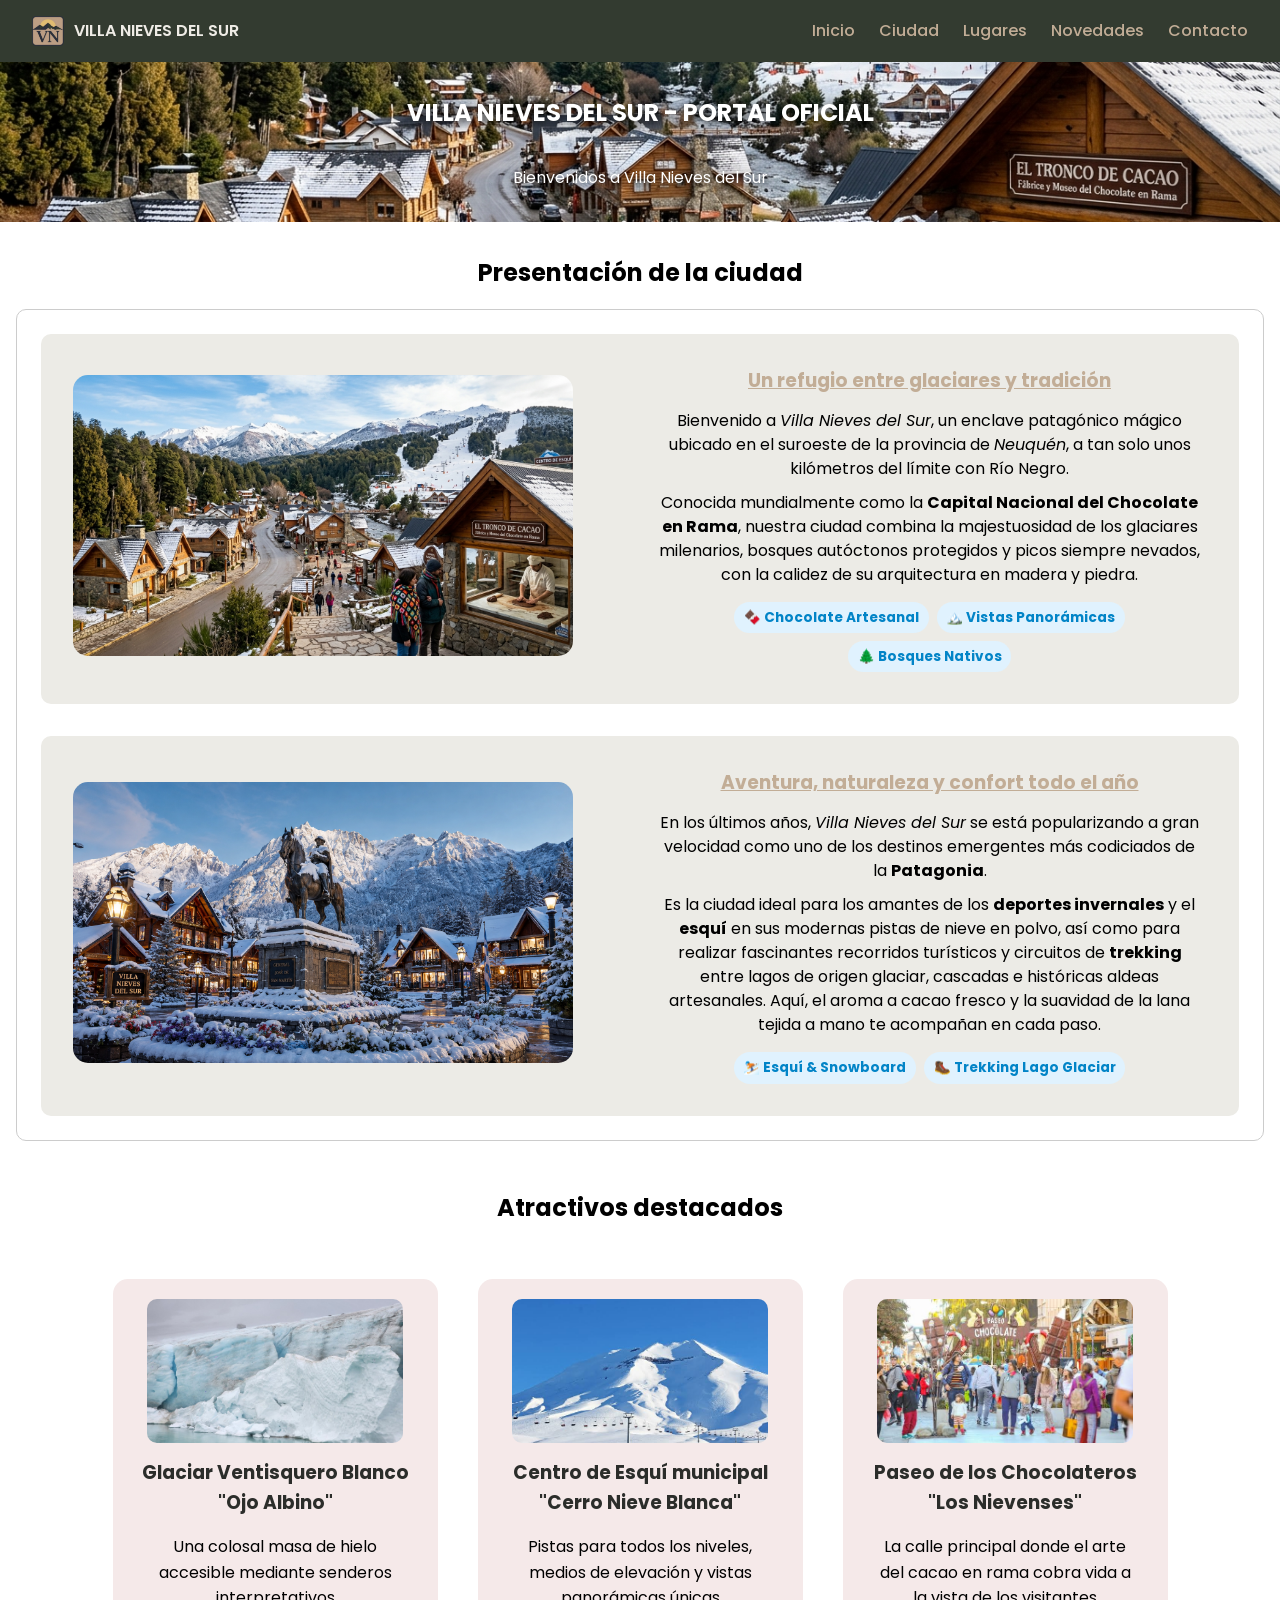
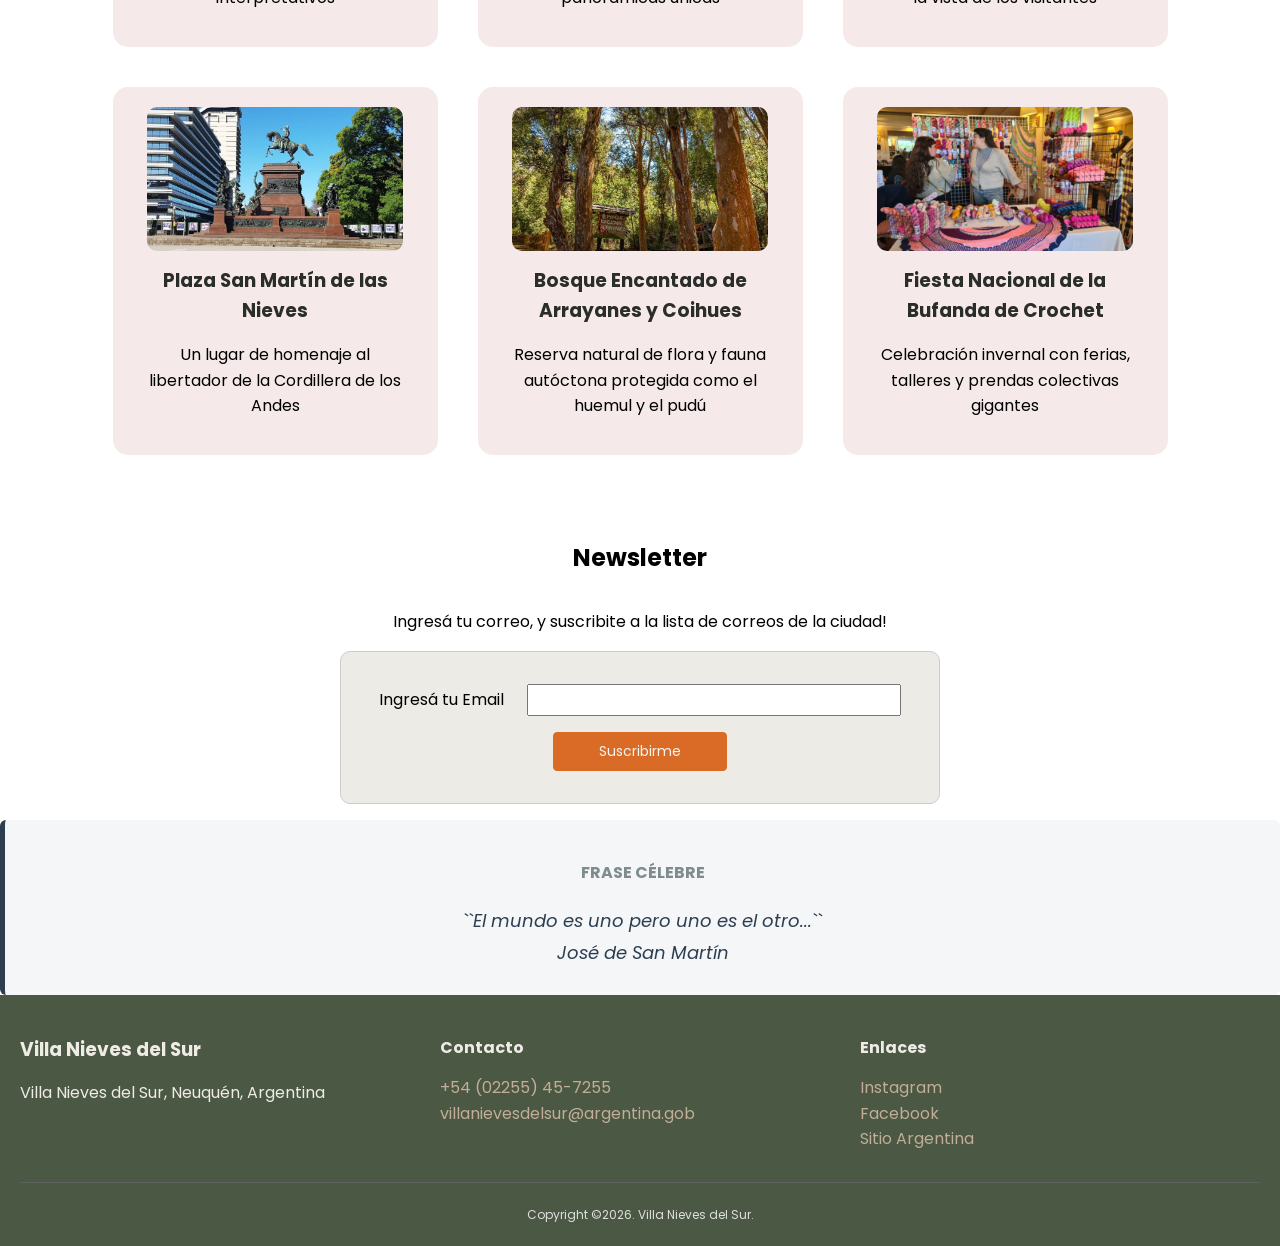
==== index.html @ d6501780 "fix: se modifican section que funcionaban únicamente como contenedores, se reemplaza etiquetas por d" ====
<!DOCTYPE html>
<html lang="es">
<head>
    <meta charset="UTF-8">
    <meta name="viewport" content="width=device-width, initial-scale=1.0">
    <meta name="description" content="Villa Nieves del Sur">
    <link rel="stylesheet" href="css/style.css">
    <link rel="shortcut icon" href="img/villa-nieves-logo.png" type="image/x-icon">
    <title>Villa Nieves del Sur - Sitio Oficial - Inicio</title>
</head>
<body>
    <header>
        <div class="logo-container">
            <img src="img/villa-nieves-logo.png" alt="Logo oficial de Villa Nieves del Sur" class="logo-img">    
            <a href="index.html" class="logo-link">VILLA NIEVES DEL SUR</a>
        </div>
        <!--Botón para menu hamburger responsive-->
        <div class="hamburger" id="hamburger" aria-label="Abrir menú" role="button" aria-expanded="false" tabindex="0">
            <span class="bar"></span>
            <span class="bar"></span>
            <span class="bar"></span>
        </div>

        <nav class="nav-menu" id="nav-menu">
            <ul class="nav-items">
                <li class="nav-item"><a class="nav-link" href="index.html">Inicio</a></li>
                <li class="nav-item"><a class="nav-link" href="ciudad.html">Ciudad</a></li>
                <li class="nav-item"><a class="nav-link" href="lugares.html">Lugares</a></li>
                <li class="nav-item"><a class="nav-link" href="novedades.html">Novedades</a></li>
                <li class="nav-item"><a class="nav-link" href="contacto.html">Contacto</a></li>
            </ul>
        </nav>

    </header>
    <main>
        
        <section id="principal" class="principal">
            <h1>VILLA NIEVES DEL SUR - PORTAL OFICIAL</h1>
            <p>Bienvenidos a Villa Nieves del Sur</p>
        </section>
        <section id="presentacion">
    <h2>Presentación de la ciudad</h2>
    
    <section class="presentacion-container">
        
        
        <article class="slide-presentacion">
            <figure class="fig-slide">
                <img src="img/ciudad/villa-nieves-centro.jpeg" class="imagen-slide" alt="Villa Nieves del Sur - Centro">
            </figure>

            <div class="textos-slide">
                <h3><u>Un refugio entre glaciares y tradición</u></h3>
                <div class="parrafos-slide">
                    <p>Bienvenido a <em>Villa Nieves del Sur</em>, un enclave patagónico mágico ubicado en el suroeste de la provincia de <em>Neuquén</em>, a tan solo unos kilómetros del límite con Río Negro.</p>
                    <p>Conocida mundialmente como la <strong>Capital Nacional del Chocolate en Rama</strong>, nuestra ciudad combina la majestuosidad de los glaciares milenarios, bosques autóctonos protegidos y picos siempre nevados, con la calidez de su arquitectura en madera y piedra.</p>
                </div>

                <div class="tags-presentacion">
                    <span class="tag">🍫 Chocolate Artesanal</span>
                    <span class="tag">🏔️ Vistas Panorámicas</span>
                    <span class="tag">🌲 Bosques Nativos</span>
                </div>
            </div>

        </article>

        
        <article class="slide-presentacion">
            <figure class="fig-slide">
                <img src="img/ciudad/villa-nieves-plaza.png" class="imagen-slide" alt="Plaza del centro de Villa Nieves">
            </figure>

            <div class="textos-slide">
                <h3><u>Aventura, naturaleza y confort todo el año</u></h3>
                <div class="parrafos-slide">
                    <p>En los últimos años, <em>Villa Nieves del Sur</em> se está popularizando a gran velocidad como uno de los destinos emergentes más codiciados de la <strong>Patagonia</strong>.</p>
                    <p>Es la ciudad ideal para los amantes de los <strong>deportes invernales</strong> y el <strong>esquí</strong> en sus modernas pistas de nieve en polvo, así como para realizar fascinantes recorridos turísticos y circuitos de <strong>trekking</strong> entre lagos de origen glaciar, cascadas e históricas aldeas artesanales. Aquí, el aroma a cacao fresco y la suavidad de la lana tejida a mano te acompañan en cada paso.</p>
                </div>

                <div class="tags-presentacion">
                    <span class="tag">⛷️ Esquí & Snowboard</span>
                    <span class="tag">🥾 Trekking Lago Glaciar</span>
                </div>
            </div>
        </article>

    </section>
</section>

        <section id="atractivos">
            <h2>Atractivos destacados</h2>
            <div class="atractivos-container">
                <article class="tarjeta-atractivo">
                    <img src="./img/destacados/glaciar-ventisquero.jpg" alt="Glaciar Ventisquero">
                    <h3><strong>Glaciar Ventisquero Blanco "Ojo Albino"</strong></h3>
                    <p>Una colosal masa de hielo accesible mediante senderos interpretativos</p>
                </article>
                <article class="tarjeta-atractivo">
                    <img src="./img/destacados/centro-ski.jpeg" alt="Centro SKI">
                    <h3><strong>Centro de Esquí municipal "Cerro Nieve Blanca"</strong></h3>
                    <p>Pistas para todos los niveles, medios de elevación y vistas panorámicas únicas</p>
                </article>
                <article class="tarjeta-atractivo">
                    <img src="./img/destacados/paseo-chocolate.jpeg" alt="Paseo del Chocolate">
                    <h3><strong>Paseo de los Chocolateros "Los Nievenses"</strong></h3>
                    <p>La calle principal donde el arte del cacao en rama cobra vida a la vista de los visitantes</p>
                </article>
                <article class="tarjeta-atractivo">
                    <img src="./img/destacados/plaza-san-martin.jpg" alt="Plaza San Martín">
                    <h3><strong>Plaza San Martín de las Nieves</strong></h3>
                    <p>Un lugar de homenaje al libertador de la Cordillera de los Andes</p>
                </article>
                <article class="tarjeta-atractivo">
                    <img src="./img/destacados/bosque-arrayanes.jpeg" alt="Bosque arrayanes">
                    <h3><strong>Bosque Encantado de Arrayanes y Coihues</strong></h3>
                    <p>Reserva natural de flora y fauna autóctona protegida como el huemul y el pudú</p>
                </article>
                <article class="tarjeta-atractivo">
                    <img src="./img/destacados/fiesta-crochet.jpeg" alt="Fiesta Crochet">
                    <h3><strong>Fiesta Nacional de la Bufanda de Crochet</strong></h3>
                    <p>Celebración invernal con ferias, talleres y prendas colectivas gigantes</p>
                </article>
            </div>
        </section>

        <section id="newsletter" class="newsletter">
            <h2>Newsletter</h2>
            <div class="newsletter-container">
                <p>Ingresá tu correo, y suscribite a la lista de correos de la ciudad!</p>
                <form action="#" method="POST" class="newsletter-form">
                    <div class="form-news-item">
                        <label for="email">Ingresá tu Email</label>
                        <input type="email" name="email" id="nws-email" required>
                    </div>
                    <button type="submit">Suscribirme</button>   
                </form>
            </div>
        </section>

        <aside class="adicional">
            <h2>Frase célebre</h2>
            <p>``El mundo es uno pero uno es el otro...``</p>
            <p>José de San Martín</p>
        </aside>
    </main>
  <footer class="footer-moderno">
    <div class="footer-container">

        <div class="footer-col">
            <h3>Villa Nieves del Sur</h3>
            <p> Villa Nieves del Sur, Neuquén, Argentina</p>
        </div>


        <div class="footer-col">
            <h4>Contacto</h4>
            <p><a href="tel:+5402255457255">+54 (02255) 45-7255</a></p>
            <p><a href="mailto:villanievesdelsur@argentina.gob" class="btn-mail">villanievesdelsur@argentina.gob</a></p>
        </div>

        <div class="footer-col">
            <h4>Enlaces</h4>
            <p><a href="https://www.instagram.com/villa-nieves-del-sur" target="_blank" rel="noopener noreferrer">Instagram</a></p>
            <p><a href="https://www.facebook.com/villa-nieves-del-sur" target="_blank" rel="noopener noreferrer">Facebook</a></p>
            <p><a href="https://www.argentina.gob.ar/" target="_blank" rel="noopener noreferrer">Sitio Argentina</a></p>
        </div>
    </div>

    <div class="footer-bottom">
        <small class="footer-copyright">Copyright ©2026. Villa Nieves del Sur.</small>
    </div>
</footer>
<script src="js/hamburger-menu.js"></script>
</body>
</html>
---- css/style.css ----
/* Estilos base */
@import url('https://fonts.googleapis.com/css2?family=Poppins:ital,wght@0,100;0,200;0,300;0,400;0,500;0,600;0,700;0,800;0,900;1,100;1,200;1,300;1,400;1,500;1,600;1,700;1,800;1,900&display=swap');

:root {
  /* Marca y Estructura */
  --color-primario: #4A5844;
  --header-footer-bg: #333B30;
  --header-footer-texto: #EFECE6;
  --nav-texto: #C2AD96;

  /* Fondos generales */
  --bg-principal: #F6F5F2;
  --bg-secundario: #ECEBE6;
  --bg-tarjeta-atractivo:#F5E9E9;

  /* Textos */
  --textos-primario-oscuro: #2B2D2A;
  --textos-primario-claro: #D96B27;
  --textos-secundario-oscuro: #5E615B;
  --textos-footer-gris: #E0DFDE;

  /* Colores Hover */
  --text-hover-soft: #C87D55;
  --text-hover-strong: #D96B27;
  --background-color-opacity: rgba(142, 142, 142, 0.504);

  /* Fuentes */
  --fuente-principal: 'Poppins', sans-serif;
}

* {
  margin: 0;
  padding: 0;
  box-sizing: border-box;
  scroll-behavior: smooth;
}

body {
  font-family: var(--fuente-principal);
  font-size: 16px;
  line-height: 1.6;
  margin: 0 auto;
}

a {
  text-decoration: none;
}

/* Estilos Header */
header {
  display: flex;
  flex-direction: row;
  justify-content: space-between;
  align-items: center;
  background-color: var(--header-footer-bg);
  padding: 1rem 2rem;
  color: var(--header-footer-texto);
  position: relative;
  z-index: 100;
}

.logo-container {
  display: flex;
  flex-direction: row;
  justify-content: center;
  align-items: center;
  gap: 10px;
}

.logo-img {
  max-width: 32px;
  max-height: 32px;
}

.logo-link {
  color: #EFECE6;
  font-weight: 600;
}

nav ul li {
  list-style-type: none;
}

nav ul {
  display: flex;
  flex-direction: row;
  justify-content: center;
  align-items: center;
  gap: 1.5rem;
}

.nav-link {
  color: var(--nav-texto);
  font-weight: 500;
  transition: color ease-in-out 0.3s;
}

.nav-link:hover {
  color: var(--text-hover-strong);
}

/* Botón Hamburguesa Estilos Generales */
.hamburger {
  display: none;
  flex-direction: column;
  justify-content: space-between;
  width: 30px;
  height: 21px;
  background: transparent;
  border: none;
  cursor: pointer;
  padding: 0;
  z-index: 101;
}

.hamburger .bar {
  height: 3px;
  width: 100%;
  background-color: var(--header-footer-texto);
  border-radius: 10px;
  transition: all 0.3s ease-in-out;
}

/* Estilos secciones */
section {
  padding: 1rem;
}

section h1, section h2, section p {
  text-align: center;
  padding: 1rem;
}

.principal {
  background-image: url("../img/ciudad/villa-nieves-centro.jpeg");
  background-position: center;
  background-size: cover;
  color: var(--nav-texto);
  text-align: center;
}

.principal h1, 
.principal p {
  color: #ffffff;
  text-shadow: 2px 2px 8px rgba(0, 0, 0, 0.8), 
               0px 0px 20px rgba(0, 0, 0, 0.6);
}

main img {
  max-width: 500px;
}

/* Estilos resto equipo*/

/*-------- ACA van los estilos que falten -------------*/

/*Estilos Index - Presentación*/

.presentacion-container {
  padding: 1.5rem;
  background-color: var(--bg-primario);
  border: 1px solid #ccc;
  border-radius: 10px;
  display: flex;
  flex-direction: column;
  gap: 2rem;
}

.slide-presentacion {
  display: flex;
  flex-direction: row;
  justify-content: center;
  align-items: center;
  gap: 1.5rem;
  padding:2rem;
  background-color:var(--bg-secundario);
  border-radius: 10px;
}

.textos-slide {
  width: 50%;
}

.textos-slide h3 {
  text-align:center;
  margin-top: 0;
  margin-bottom: 0.5rem;
  color: var(--nav-texto);
}
.parrafos-slide > p{
   line-height: 1.5;
  padding:5px;
  margin:0;
}

.fig-slide {
  width: 50%;
  margin: 0;
}

.imagen-slide {
  width: 100%;
  aspect-ratio: 16 / 9; /* Mantiene la imagen apaisada / 1/1 cuadrada */
  object-fit: cover;   /* Evita que la imagen se deforme */
  border-radius: 15px;
}

.tags-presentacion {
  display: flex;
  justify-content: center;
  gap: 0.5rem;
  flex-wrap: wrap;
  margin-top: 10px;
}

.tag {
  background-color: #e0f2fe;
  color: #0284c7;
  padding: 0.3rem 0.6rem;
  border-radius: 20px;
  font-size: 0.85rem;
  font-weight: bold;
}

/*Estilos Index - Atractivos*/

.atractivos-container{
  display: flex;
  flex-direction: row;
  justify-content: center;
  align-items: center;
  flex-wrap: wrap;
  padding:1rem;
}

.tarjeta-atractivo{
    display:flex;
    flex-direction: column;
    justify-content: flex-start;
    align-items: center;
    width:25%;
    min-width: 325px;
    aspect-ratio: 1/1;
    background-color:var(--bg-tarjeta-atractivo);
    margin:1.25rem;
    transition: transform 0.3s ease;
    text-align: center;
    align-content:normal;
    padding:20px;
    border-radius:15px;
}

.tarjeta-atractivo img{
  max-width: 90%;
  object-fit: cover;
  aspect-ratio: 16/9;
  margin-bottom: 15px;
  border-radius: 10px;
}

.tarjeta-atractivo h3{
  color: var(--textos-primario-oscuro);
}

.tarjeta-atractivo:hover{
    transform: scale(1.05);
    box-shadow: rgba(0, 0, 0, 0.35) 0px 5px 15px;
}

.newsletter{
  padding: 1rem;
}

.newsletter-form{
  padding:2rem;
  margin: 0 auto;
  display: flex;
  flex-direction: column;
  justify-content: center;
  align-items: center;
  background-color: var(--bg-secundario);
  max-width: 600px;
  gap: 1rem;
  border:1px solid #ccc;
  border-radius: 10px;
}

.form-news-item{
  display: flex;
    flex-direction: row;
    justify-content:space-evenly;
    align-items: center;
    width: 100%;
    gap: 1rem;

}

.form-news-item input{
  height: 32px;
  width: 70%;
  font-family: var(--fuente-principal);
}

.newsletter-form button{
  background-color: var(--text-hover-strong);
  border: 1px solid var(--text-hover-strong);
  padding: 8px 45px;
  border-radius: 4px;
  color: var(--bg-principal);
  font-family: var(--fuente-principal);
  font-size: 14px;
}


.adicional {  
  background-color: #f4f6f8;
  border-left: 5px solid #2c3e50;
  padding:1.5rem;
  border-radius: 6px;
  text-align: center;
}

.adicional h2 {
  font-size: 16px;
  color: #7f8c8d;
  text-transform: uppercase;
  padding:1rem;
  margin-bottom:5px;
}

.adicional p {
  font-size: 18px;
  color: #2c3e50;
  font-style: italic;
  line-height: 1.5;
  margin-bottom:5px;
}
/*----estilos ciudad----*/
.slide-ciudad{
  padding:1rem;
  background-color: var(--bg-secundario);
  display:flex;
  flex-direction:row;
  justify-content:center;
  align-items:center;
  gap: 1rem;
}

.datos-container{
  padding: 1rem;
  background-color: var(--bg-secundario);
  text-align: center;
  margin:0 auto;
  border-radius:10px;
  max-width: 600px;
}
.dato-importante{
  padding:0.5rem;
  background-color: var(--bg-tarjeta-atractivo);
  border: 1px solid #ccc;
  border-radius: 10px;
  margin-bottom: 10px;
}



/*---Estilos novedades------*/
.boletin-oficial {
padding: 1rem;
background-color: #f1b979;
border-radius: 10px;




}



/* ------- ESTILOS CONTACTO ------- */

.main-div-section-aside {
  display: flex;
  padding: 40px 50px 10px 50px;
  column-gap: 60px;
}

.main-title-div {
  display: flex;
  justify-content: center;
  align-items: center;
}

.main-title-div .--title {
  background-color: var(--background-color-opacity);
}

.main-div-section-aside h2 {
  color: var(--textos-primario-oscuro);
  text-align: left;
  padding: 0;
  margin-bottom: 10px;
}

.main-div-section-aside ul {
  padding-left: 35px;
}

.main-div-section-aside main {
  flex: 1;
  min-width: 0;
}

.main-div-section-aside a {
  color: var(--textos-primario-claro);
  overflow-wrap: anywhere;
}

.main-div-section-aside a:hover {
  color: var(--text-hover-soft);
}

.main-div-section-aside .aside-container {
  background-color: var(--bg-secundario);
  padding: 25px 30px;
  border-radius: 10px;
  height: fit-content;
}

.main-div-section-aside .aside-container h3 {
  font-size: 20px;
  margin-bottom: 10px;
}

.section-container {
  background-color: var(--bg-secundario);
  padding: 25px 30px;
  border-radius: 10px;
  margin-bottom: 25px;
}

.section-contacto {
  display: flex;
  justify-content: center;
  margin-bottom: 90px;
}

.section-contacto .form-wrapper {
  background-color: var(--bg-secundario);
  border-radius: 10px;
  padding: 20px 70px 50px 70px;
}

.section-contacto form {
  display: flex;
  flex-direction: column;
}

.section-contacto form label {
  font-size: 13px;
}

.section-contacto form input {
  height: 32px;
  font-family: var(--fuente-principal);
  margin-bottom: 15px;
}

.section-contacto form input:focus-visible {
  outline: none;
  border: 1px solid var(--text-hover-soft);
}

.section-contacto form textarea:focus-visible {
  outline: none;
  border: 1px solid var(--text-hover-soft);
}

.section-contacto form textarea {
  width: 100%;
  max-width: 100%;
}

.section-contacto form textarea::placeholder {
  font-family: var(--fuente-principal);
}

.section-contacto form .button-wrapper {
  display: flex;
  justify-content: center;
  margin-top: 25px;
}

.section-contacto form .button-wrapper button {
  background-color: var(--text-hover-strong);
  border: 1px solid var(--text-hover-strong);
  padding: 8px 45px;
  border-radius: 4px;
  color: var(--bg-principal);
  font-family: var(--fuente-principal);
  font-size: 14px;
}

.section-contacto form .button-wrapper button:hover {
  background-color: var(--text-hover-soft);
  border: 1px solid var(--text-hover-soft);
}


/* ----- ESTILOS FOOTER ----- */

.footer-moderno {
  background-color: var(--color-primario);
  color: var(--header-footer-texto);
  padding: 40px 20px 0 20px;
  font-family: var(--fuente-principal);
}

.footer-container {
  display: flex;
  flex-wrap: wrap;
  justify-content: space-between;
  gap: 20px;
  margin: 0 auto;
}

.footer-col {
  flex: 1;
  min-width: min(250px, 100%);
}

.footer-col a {
  overflow-wrap: anywhere;
}

.footer-col h3, .footer-col h4 {
  color: var(--header-footer-texto);
  margin-bottom: 15px;
}

.footer-col a {
  color: var(--nav-texto);
  text-decoration: none;
  transition: color 0.3s;
}

.footer-col a:hover {
  color: var(--text-hover-strong);
}

.footer-bottom {
  border-top: 1px solid var(--textos-secundario-oscuro);
  margin-top: 30px;
  padding: 20px 0;
  text-align: center;
  font-size: 0.9em;
  color: var(--textos-secundario-oscuro);
}

.footer-bottom small {
  color: var(--textos-footer-gris);
}

/* Responsive / Media queries */

@media (max-width: 768px) {

  header {
    flex-direction: row;
    justify-content: space-between;
    align-items: center;
  }

  .hamburger {
    display: flex;
  }


  /* Ocultar el menú por defecto y posicionarlo desplegable */
  .nav-menu {
    position: absolute;
    top: 100%;
    left: -100%;
    width: 100%;
    background-color: var(--header-footer-bg);
    transition: left 0.3s ease-in-out;
    box-shadow: 0 4px 6px rgba(0,0,0,0.1);
  }

  .nav-menu ul {
    flex-direction: column;
    align-items: center;
    padding: 2rem 0;
    gap: 1.5rem;
  }

  /* Mostrar menú */
  .nav-menu.active {
    left: 0;
  }

  /* Animación del botón en la cruz (X) */
  .hamburger.active .bar:nth-child(1) {
    transform: translateY(9px) rotate(45deg);
  }
  .hamburger.active .bar:nth-child(2) {
    opacity: 0;
  }
  .hamburger.active .bar:nth-child(3) {
    transform: translateY(-9px) rotate(-45deg);
  }

/*-------- ACA van los estilos que falten responsives -------------*/

  /* Estilos index - Presentación */
  .slide-presentacion {
    flex-direction: column;
  }

  .textos-slide,
  .fig-slide {
    width: 100%;
  }

  .presentacion-container {
    padding: 1rem;
  }

 /* Estilos index - Atractivos y Newsletter */

  .footer-container {
    flex-direction: column;
    justify-content: center;
    align-items: center;
    text-align: center;
  }

  .form-news-item{
    display: flex;
    flex-direction: column;
    justify-content:center;
    align-items: center;
    width: 90%;
    gap: 0.35rem;
}

  .form-news-item input{
    height: 32px;
    width: 100%;
    font-family: var(--fuente-principal);
  }

}


@media screen and (max-width: 1126px) {
  .principal.--contacto {
    padding: 0;
  }
  .main-title-div .--title {
    font-size: 10px;
  }
  .main-div-section-aside h2 {
    font-size: 18px;
    line-height: 20px;
    text-align: center;
  }
  .main-div-section-aside ul {
    font-size: 14px;
    line-height: 20px;
    padding-left: 10px;
  }

  .main-div-section-aside {
    flex-direction: column;
    justify-content: center;
    column-gap: 0;
    row-gap: 20px;
    padding-left: 20px;
    padding-right: 20px;
  }

  .main-div-section-aside .aside-container h3 {
    font-size: 18px;
    margin-bottom: 20px;
  }

  .section-contacto .form-wrapper {
    padding: 10px 30px 20px 30px;
  }

  .section-contacto h2 {
    font-size: 18px;
  }

  .aside-container {
    display: flex;
    flex-direction: column;
    align-items: center;
  }

  .aside-container h3 {
    font-size: 18px;
    line-height: 20px;
    text-align: center;
    margin-bottom: 20px;
  }

  .aside-container iframe {
    width: 100%;
    max-width: 600px;
    height: 300px;
  }
}

/* Estilos Lugares INI********************************/

#lugares-interes .lugares-container {
  display: flex;
  flex-direction: column;
  gap: 1.5rem;
  max-width: 1100px;
  margin: 0 auto;
}

#lugares-interes .lugares-container > figure {
  margin: 0 auto;
  text-align: center;
}

#lugares-interes .lugares-container > figure img {
  display: block;
  width: 100%;
  max-width: 700px;
  height: auto;
  margin: 0 auto;
  border-radius: 10px;
}

#lugares-interes .lugares-container figcaption,
#gastronomia figcaption,
#excursiones figcaption {
  color: var(--textos-secundario-oscuro);
  font-size: 0.9rem;
  margin-top: 0.5rem;
}

#lugares-interes .lugares-container article {
  background-color: var(--bg-secundario);
  border-left: 5px solid var(--color-primario);
  border-radius: 6px;
  padding: 1.5rem;
}

#lugares-interes .lugares-container article h3 {
  color: var(--textos-primario-oscuro);
  margin-bottom: 0.5rem;
}

#lugares-interes .lugares-container article p {
  text-align: left;
  padding: 0.35rem 0;
}

#gastronomia .gastronomia-container,
#excursiones .excursiones-container {
  display: flex;
  flex-direction: row;
  align-items: center;
  justify-content: center;
  gap: 2rem;
  max-width: 1100px;
  margin: 0 auto;
  background-color: var(--bg-secundario);
  border-left: 5px solid var(--color-primario);
  border-radius: 6px;
  padding: 1.5rem;
}

#gastronomia .gastronomia-container ul,
#excursiones .excursiones-container ul,
#gastronomia .gastronomia-container figure,
#excursiones .excursiones-container figure {
  flex: 1;
}

#gastronomia .gastronomia-container ul,
#excursiones .excursiones-container ul {
  padding-left: 1.5rem;
}

#gastronomia .gastronomia-container figure,
#excursiones .excursiones-container figure {
  margin: 0;
  text-align: center;
}

#gastronomia .gastronomia-container img,
#excursiones .excursiones-container img {
  width: 100%;
  max-width: 500px;
  height: auto;
  border-radius: 10px;
}

/* Estilos Lugares FIN********************************/
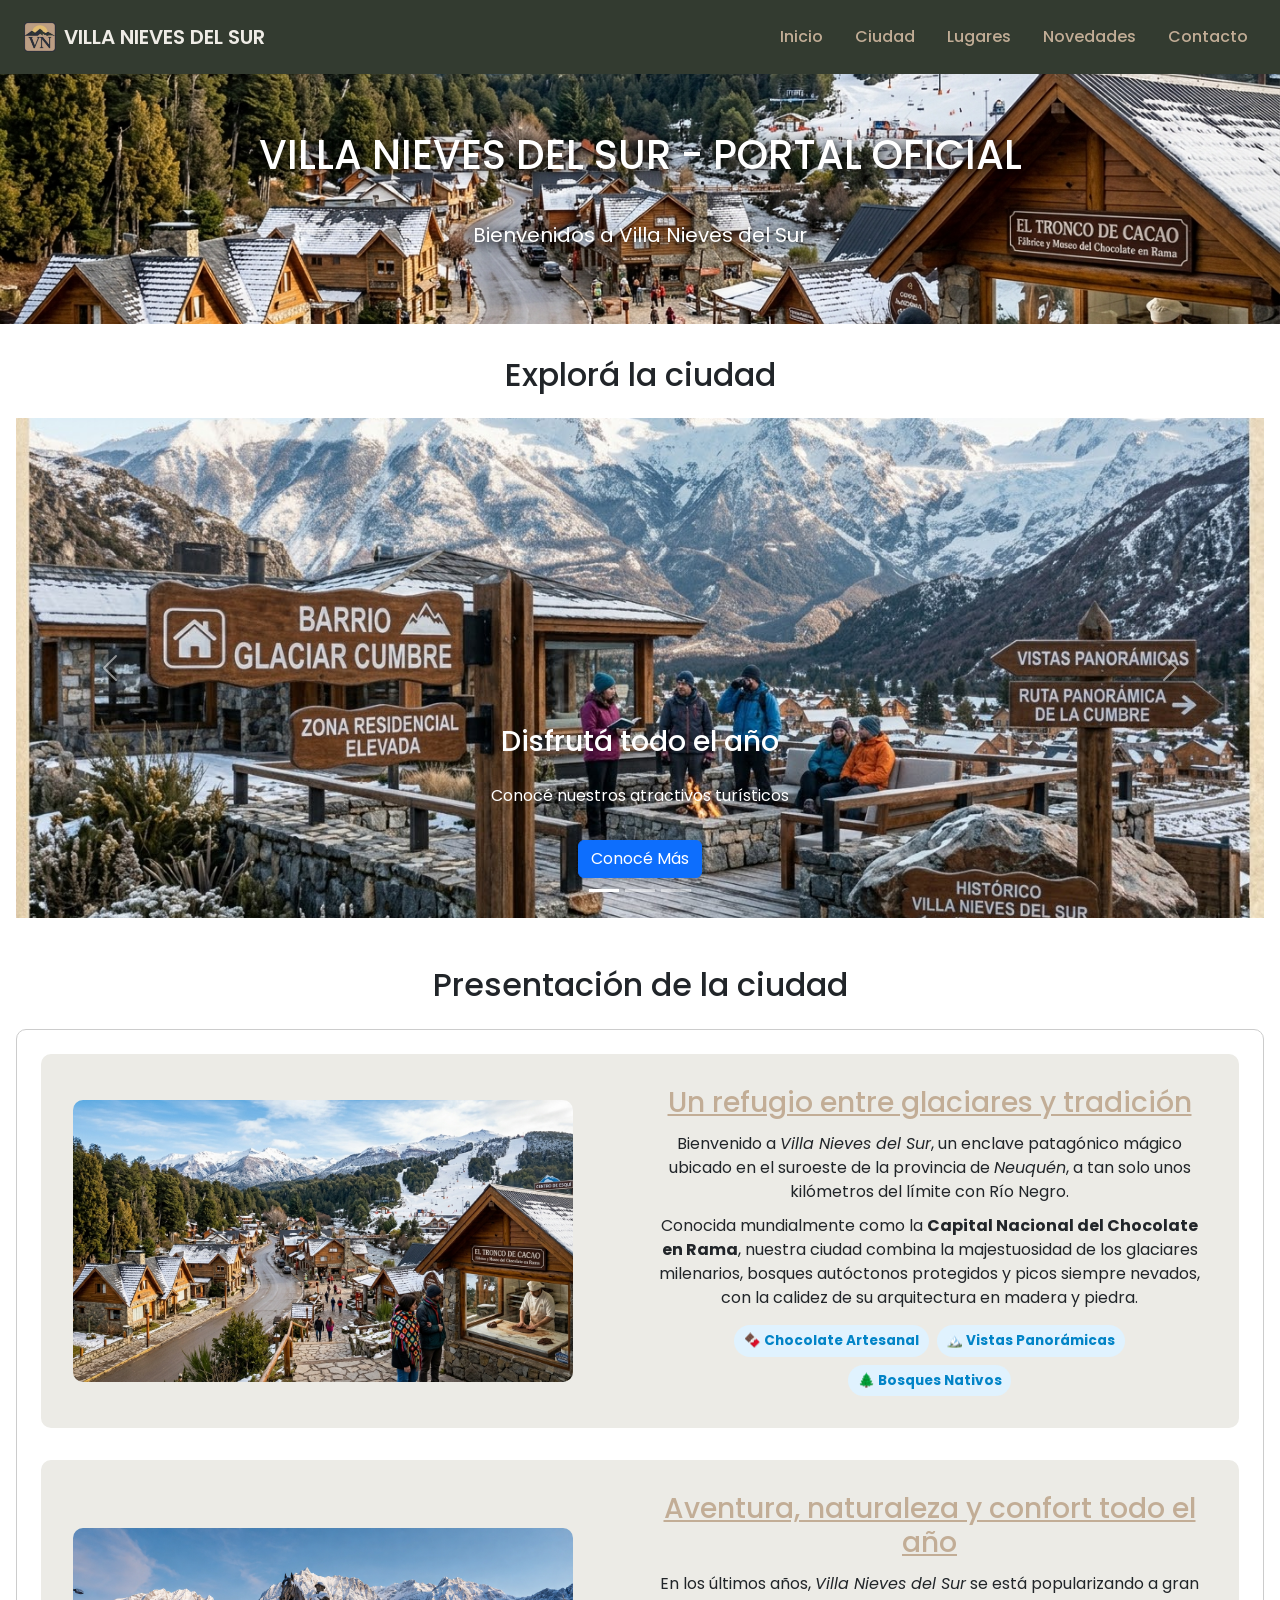
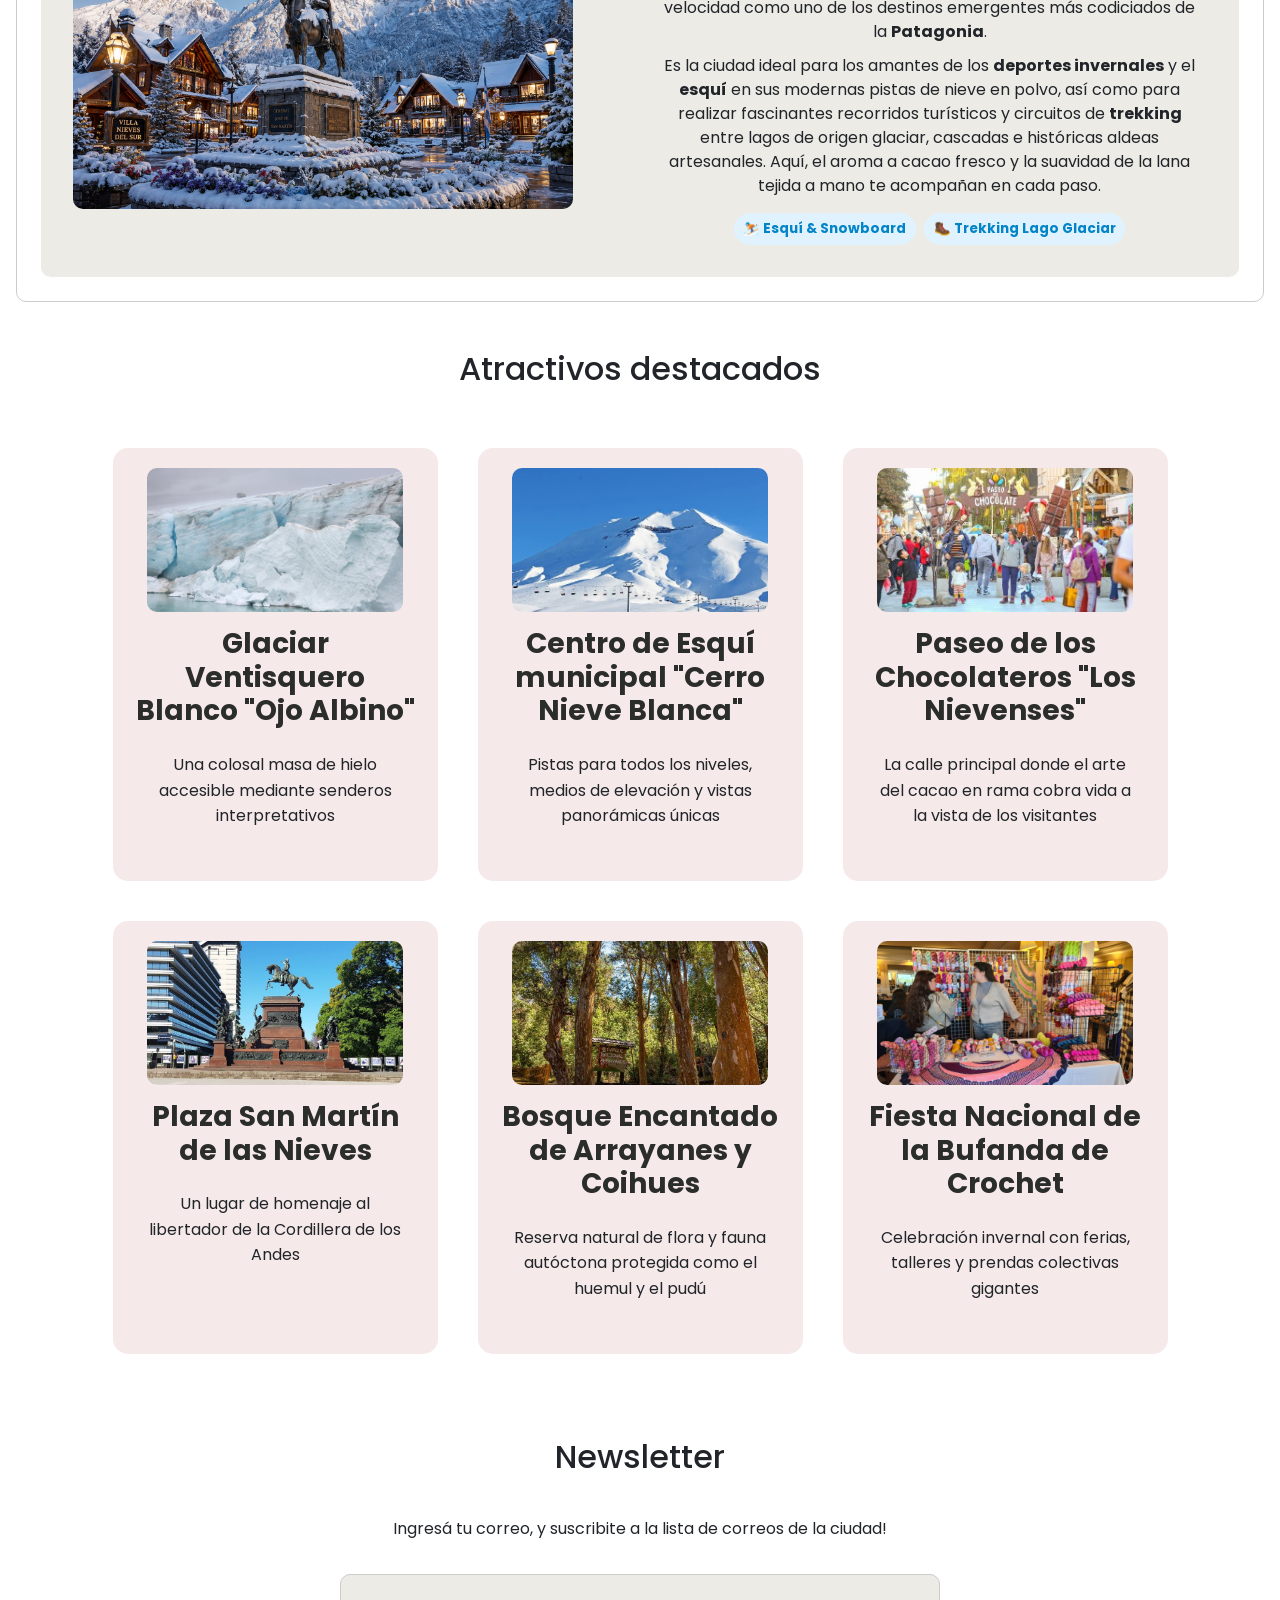
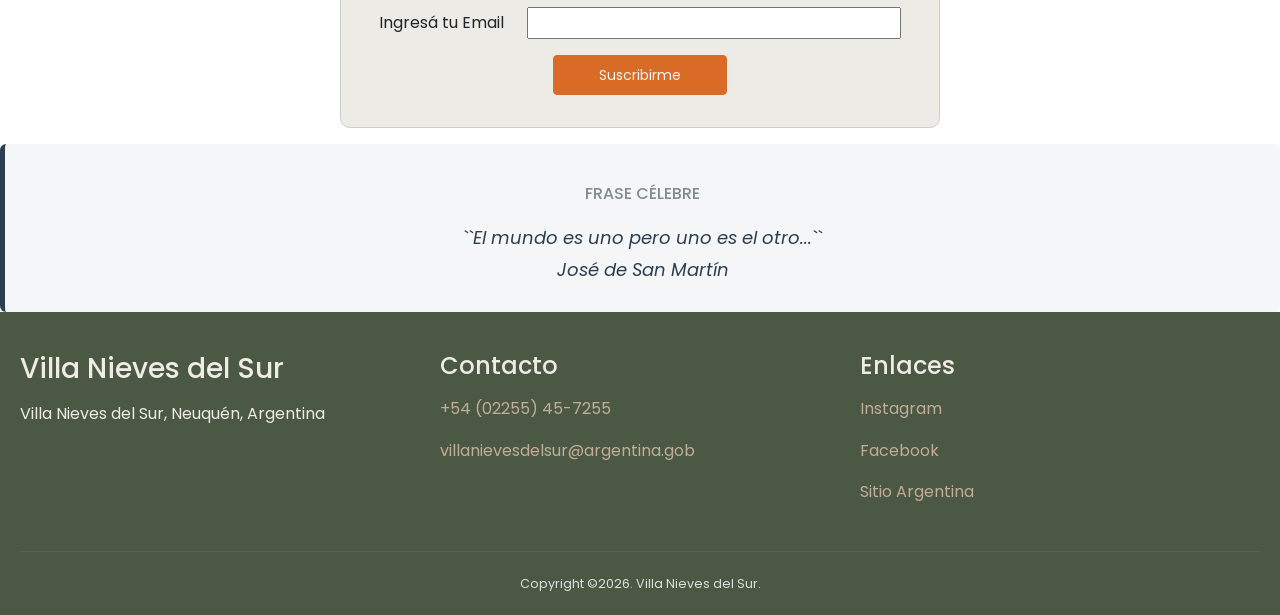
==== commit 19cb01e8: "fix/feat: 1) Se reemplaza Menú Hamburger anterior con JS utilizando Componente de Bootstrap, añadien" ====
--- a/index.html
+++ b/index.html
@@ -4,45 +4,98 @@
     <meta charset="UTF-8">
     <meta name="viewport" content="width=device-width, initial-scale=1.0">
     <meta name="description" content="Villa Nieves del Sur">
+    <link rel="shortcut icon" href="img/villa-nieves-logo.png" type="image/x-icon">
+    <link rel="preconnect" href="https://fonts.googleapis.com">
+    <link rel="preconnect" href="https://fonts.gstatic.com" crossorigin>
+    <link href="https://fonts.googleapis.com/css2?family=Poppins:ital,wght@0,100;0,200;0,300;0,400;0,500;0,600;0,700;0,800;0,900;1,100;1,200;1,300;1,400;1,500;1,600;1,700;1,800;1,900&display=swap" rel="stylesheet">
+    <link href="https://cdn.jsdelivr.net/npm/bootstrap@5.3.8/dist/css/bootstrap.min.css" rel="stylesheet">
     <link rel="stylesheet" href="css/style.css">
-    <link rel="shortcut icon" href="img/villa-nieves-logo.png" type="image/x-icon">
     <title>Villa Nieves del Sur - Sitio Oficial - Inicio</title>
 </head>
 <body>
-    <header>
-        <div class="logo-container">
-            <img src="img/villa-nieves-logo.png" alt="Logo oficial de Villa Nieves del Sur" class="logo-img">    
-            <a href="index.html" class="logo-link">VILLA NIEVES DEL SUR</a>
-        </div>
-        <!--Botón para menu hamburger responsive-->
-        <div class="hamburger" id="hamburger" aria-label="Abrir menú" role="button" aria-expanded="false" tabindex="0">
-            <span class="bar"></span>
-            <span class="bar"></span>
-            <span class="bar"></span>
-        </div>
-
-        <nav class="nav-menu" id="nav-menu">
-            <ul class="nav-items">
-                <li class="nav-item"><a class="nav-link" href="index.html">Inicio</a></li>
-                <li class="nav-item"><a class="nav-link" href="ciudad.html">Ciudad</a></li>
-                <li class="nav-item"><a class="nav-link" href="lugares.html">Lugares</a></li>
-                <li class="nav-item"><a class="nav-link" href="novedades.html">Novedades</a></li>
-                <li class="nav-item"><a class="nav-link" href="contacto.html">Contacto</a></li>
-            </ul>
+    <header id="header">
+        <nav class="navbar navbar-expand-lg custom-navbar">
+            <div class="container-fluid justify-content-between align-items-center px-4 py-2">
+                
+                <a class="navbar-brand d-flex align-items-center gap-2 text-decoration-none" href="index.html">
+                    <img src="img/villa-nieves-logo.png" alt="Logo oficial de Villa Nieves del Sur" class="custom-logo-img">
+                    <span class="logo-link custom-logo-link">VILLA NIEVES DEL SUR</span>
+                </a>
+
+                <button class="navbar-toggler border-0 shadow-none" type="button" data-bs-toggle="collapse" data-bs-target="#navbarNavAltMarkup" aria-controls="navbarNavAltMarkup" aria-expanded="false" aria-label="Abrir menú">
+                    <span class="navbar-toggler-icon"></span>
+                </button>
+
+                <div class="collapse navbar-collapse flex-grow-0" id="navbarNavAltMarkup">
+                    <ul class="navbar-nav align-lg-items-center gap-lg-3 text-center py-3 py-lg-0">
+                        <li class="nav-item"><a class="nav-link custom-nav-link" href="index.html">Inicio</a></li>
+                        <li class="nav-item"><a class="nav-link custom-nav-link" href="ciudad.html">Ciudad</a></li>
+                        <li class="nav-item"><a class="nav-link custom-nav-link" href="lugares.html">Lugares</a></li>
+                        <li class="nav-item"><a class="nav-link custom-nav-link" href="novedades.html">Novedades</a></li>
+                        <li class="nav-item"><a class="nav-link custom-nav-link" href="contacto.html">Contacto</a></li>
+                    </ul>
+                </div>
+            </div>
         </nav>
-
     </header>
     <main>
         
         <section id="principal" class="principal">
-            <h1>VILLA NIEVES DEL SUR - PORTAL OFICIAL</h1>
-            <p>Bienvenidos a Villa Nieves del Sur</p>
-        </section>
-        <section id="presentacion">
+            <div class="textos-principal">
+                <h1>VILLA NIEVES DEL SUR - PORTAL OFICIAL</h1>
+                <p>Bienvenidos a Villa Nieves del Sur</p>
+            </div>
+        </section>
+        <section id="carousel-inicial">
+            <h2>Explorá la ciudad</h2>
+            <div id="carouselExampleCaptions" class="carousel slide hero-carousel">
+                <div class="carousel-indicators">
+                    <button type="button" data-bs-target="#carouselExampleCaptions" data-bs-slide-to="0" class="active" aria-current="true" aria-label="Slide 1"></button>
+                    <button type="button" data-bs-target="#carouselExampleCaptions" data-bs-slide-to="1" aria-label="Slide 2"></button>
+                    <button type="button" data-bs-target="#carouselExampleCaptions" data-bs-slide-to="2" aria-label="Slide 3"></button>
+                </div>
+                <div class="carousel-inner h-100">
+                    <div class="carousel-item active h-100">
+                        <img src="img/ciudad/Barrio-Glaciar-Cumbre.jpeg" class="d-block w-100 h-100 object-fit-cover" alt="Barrio Glaciar">
+                        <!-- Quitamos d-none d-md-block para que se vea siempre -->
+                        <div class="carousel-caption">
+                            <h3>Disfrutá todo el año</h3>
+                            <p>Conocé nuestros atractivos turísticos</p>
+                            <a href="lugares.html" class="btn btn-primary">Conocé Más</a>
+                        </div>
+                    </div>
+                    <div class="carousel-item h-100">
+                        <img src="img/destacados/glaciar-ventisquero.jpg" class="d-block w-100 h-100 object-fit-cover" alt="Glaciar Ventisquero">
+                        <div class="carousel-caption">
+                            <h5>Recorré nuestros atractivos</h5>
+                            <p>Conocé algunos de nuestros atractivos turísticos más destacados.</p>
+                            <a href="galeria.html" class="btn btn-primary">Ver Galería</a>
+                        </div>
+                    </div>
+                    <div class="carousel-item h-100">
+                        <img src="img/ciudad/Barrio-Glaciar-Cumbre.jpeg" class="d-block w-100 h-100 object-fit-cover" alt="Barrio Glaciar">
+                        <div class="carousel-caption">
+                            <h5>Contactate con Nosotros</h5>
+                            <p>Recibí noticias y formas de ponerte en contacto con nosotros.</p>
+                            <a href="contacto.html" class="btn btn-primary">Contactate con Nosotros</a>
+                        </div>
+                    </div>
+                </div>
+                <button class="carousel-control-prev" type="button" data-bs-target="#carouselExampleCaptions" data-bs-slide="prev">
+                    <span class="carousel-control-prev-icon" aria-hidden="true"></span>
+                    <span class="visually-hidden">Previous</span>
+                </button>
+                <button class="carousel-control-next" type="button" data-bs-target="#carouselExampleCaptions" data-bs-slide="next">
+                    <span class="carousel-control-next-icon" aria-hidden="true"></span>
+                    <span class="visually-hidden">Next</span>
+                </button>
+            </div>
+        </section>
+
+    <section id="presentacion">
     <h2>Presentación de la ciudad</h2>
     
     <section class="presentacion-container">
-        
         
         <article class="slide-presentacion">
             <figure class="fig-slide">
@@ -171,6 +224,6 @@
         <small class="footer-copyright">Copyright ©2026. Villa Nieves del Sur.</small>
     </div>
 </footer>
-<script src="js/hamburger-menu.js"></script>
+<script src="https://cdn.jsdelivr.net/npm/bootstrap@5.3.8/dist/js/bootstrap.bundle.min.js"></script>
 </body>
 </html>
--- a/css/style.css
+++ b/css/style.css
@@ -7,6 +7,7 @@
   --header-footer-bg: #333B30;
   --header-footer-texto: #EFECE6;
   --nav-texto: #C2AD96;
+  --header-logo-titulo: #EFECE6;
 
   /* Fondos generales */
   --bg-principal: #F6F5F2;
@@ -47,78 +48,43 @@
 }
 
 /* Estilos Header */
+
+/* Estilos generales del header y transiciones */
 header {
-  display: flex;
-  flex-direction: row;
-  justify-content: space-between;
-  align-items: center;
-  background-color: var(--header-footer-bg);
-  padding: 1rem 2rem;
-  color: var(--header-footer-texto);
-  position: relative;
+  position: sticky;
+  top: 0;
   z-index: 100;
 }
 
-.logo-container {
-  display: flex;
-  flex-direction: row;
-  justify-content: center;
-  align-items: center;
-  gap: 10px;
-}
-
-.logo-img {
-  max-width: 32px;
-  max-height: 32px;
-}
-
-.logo-link {
-  color: #EFECE6;
-  font-weight: 600;
-}
-
-nav ul li {
-  list-style-type: none;
-}
-
-nav ul {
-  display: flex;
-  flex-direction: row;
-  justify-content: center;
-  align-items: center;
-  gap: 1.5rem;
-}
-
-.nav-link {
+/* Estilos propios para header*/
+/* Color y transición personalizada para los enlaces */
+.custom-nav-link {
   color: var(--nav-texto);
   font-weight: 500;
   transition: color ease-in-out 0.3s;
 }
 
-.nav-link:hover {
+.custom-nav-link:hover {
   color: var(--text-hover-strong);
 }
 
-/* Botón Hamburguesa Estilos Generales */
-.hamburger {
-  display: none;
-  flex-direction: column;
-  justify-content: space-between;
-  width: 30px;
-  height: 21px;
-  background: transparent;
-  border: none;
-  cursor: pointer;
-  padding: 0;
-  z-index: 101;
-}
-
-.hamburger .bar {
-  height: 3px;
-  width: 100%;
-  background-color: var(--header-footer-texto);
-  border-radius: 10px;
-  transition: all 0.3s ease-in-out;
+/* Botón Hamburger - Colocar para que contraste bien con fondos oscuros */
+.navbar-toggler-icon {
+  background-image: url("data:image/svg+xml,%3csvg xmlns='http://www.w3.org/2000/svg' viewBox='0 0 30 30'%3e%3cpath stroke='rgba(239, 236, 230, 0.75)' stroke-linecap='round' stroke-miterlimit='10' stroke-width='2' d='M4 7h22M4 15h22M4 23h22'/%3e%3c/svg%3e");
+}
+
+.custom-navbar{
+  background-color: var(--header-footer-bg); 
+  color: var(--header-footer-texto);
+}
+
+.custom-logo-img{
+  max-width: 32px; 
+  max-height: 32px;
+}
+.custom-logo-link{
+  color:var(--header-logo-titulo); 
+  font-weight: 600;
 }
 
 /* Estilos secciones */
@@ -130,6 +96,8 @@
   text-align: center;
   padding: 1rem;
 }
+
+/* Sección principal*/
 
 .principal {
   background-image: url("../img/ciudad/villa-nieves-centro.jpeg");
@@ -137,6 +105,21 @@
   background-size: cover;
   color: var(--nav-texto);
   text-align: center;
+  position: relative;
+  min-height: 250px;
+}
+
+.textos-principal {
+  position: absolute;
+  top: 50%;
+  left: 50%;
+  transform: translate(-50%, -50%);
+  width: 90%;
+  max-width: 800px;
+}
+
+.textos-principal p{
+  font-size: 1.25rem;
 }
 
 .principal h1, 
@@ -146,13 +129,29 @@
                0px 0px 20px rgba(0, 0, 0, 0.6);
 }
 
-main img {
+.slide-ciudad img, .slide-presentacion img {
   max-width: 500px;
+  border-radius: 10px;
 }
 
 /* Estilos resto equipo*/
 
 /*-------- ACA van los estilos que falten -------------*/
+
+/*Estilos Index - Carousel imagenes*/
+
+/* Dimensiones del carrusel */
+.hero-carousel {
+  height: 500px; /* Altura para pantallas grandes */
+  width: 100%;
+}
+
+/* Asegurar que los elementos internos ocupen toda la altura */
+.hero-carousel .carousel-inner,
+.hero-carousel .carousel-item {
+  height: 100%;
+}
+
 
 /*Estilos Index - Presentación*/
 
@@ -228,7 +227,7 @@
   display: flex;
   flex-direction: row;
   justify-content: center;
-  align-items: center;
+  align-items: stretch;
   flex-wrap: wrap;
   padding:1rem;
 }
@@ -292,7 +291,6 @@
     align-items: center;
     width: 100%;
     gap: 1rem;
-
 }
 
 .form-news-item input{
@@ -335,7 +333,9 @@
   line-height: 1.5;
   margin-bottom:5px;
 }
-/*----estilos ciudad----*/
+
+/*----Estilos Ciudad----*/
+
 .slide-ciudad{
   padding:1rem;
   background-color: var(--bg-secundario);
@@ -362,20 +362,12 @@
   margin-bottom: 10px;
 }
 
-
-
 /*---Estilos novedades------*/
 .boletin-oficial {
 padding: 1rem;
 background-color: #f1b979;
 border-radius: 10px;
-
-
-
-
-}
-
-
+}
 
 /* ------- ESTILOS CONTACTO ------- */
 
@@ -430,6 +422,10 @@
 .main-div-section-aside .aside-container h3 {
   font-size: 20px;
   margin-bottom: 10px;
+}
+
+.main-div-section-aside .aside-container iframe {
+  border: 0;
 }
 
 .section-container {
@@ -565,52 +561,12 @@
 
 @media (max-width: 768px) {
 
-  header {
-    flex-direction: row;
-    justify-content: space-between;
-    align-items: center;
-  }
-
-  .hamburger {
-    display: flex;
-  }
-
-
-  /* Ocultar el menú por defecto y posicionarlo desplegable */
-  .nav-menu {
-    position: absolute;
-    top: 100%;
-    left: -100%;
-    width: 100%;
-    background-color: var(--header-footer-bg);
-    transition: left 0.3s ease-in-out;
-    box-shadow: 0 4px 6px rgba(0,0,0,0.1);
-  }
-
-  .nav-menu ul {
-    flex-direction: column;
-    align-items: center;
-    padding: 2rem 0;
-    gap: 1.5rem;
-  }
-
-  /* Mostrar menú */
-  .nav-menu.active {
-    left: 0;
-  }
-
-  /* Animación del botón en la cruz (X) */
-  .hamburger.active .bar:nth-child(1) {
-    transform: translateY(9px) rotate(45deg);
-  }
-  .hamburger.active .bar:nth-child(2) {
-    opacity: 0;
-  }
-  .hamburger.active .bar:nth-child(3) {
-    transform: translateY(-9px) rotate(-45deg);
-  }
-
 /*-------- ACA van los estilos que falten responsives -------------*/
+
+  /* Estilos carrousel - Index */
+  .hero-carousel {
+    height: 350px; /* Altura fija en celulares */
+  }
 
   /* Estilos index - Presentación */
   .slide-presentacion {
@@ -651,7 +607,6 @@
   }
 
 }
-
 
 @media screen and (max-width: 1126px) {
   .principal.--contacto {
@@ -803,4 +758,17 @@
   border-radius: 10px;
 }
 
-/* Estilos Lugares FIN********************************/+/* Estilos Lugares FIN********************************/
+
+/*Estilos Galeria Grid*/
+.galeria-container {
+  display: grid;
+  grid-template-columns: repeat(auto-fill, minmax(250px, 1fr));
+  gap: 1rem;
+}
+
+.galeria-box img {
+  width: 100%;
+  height: auto;
+  border-radius: 10px;
+}
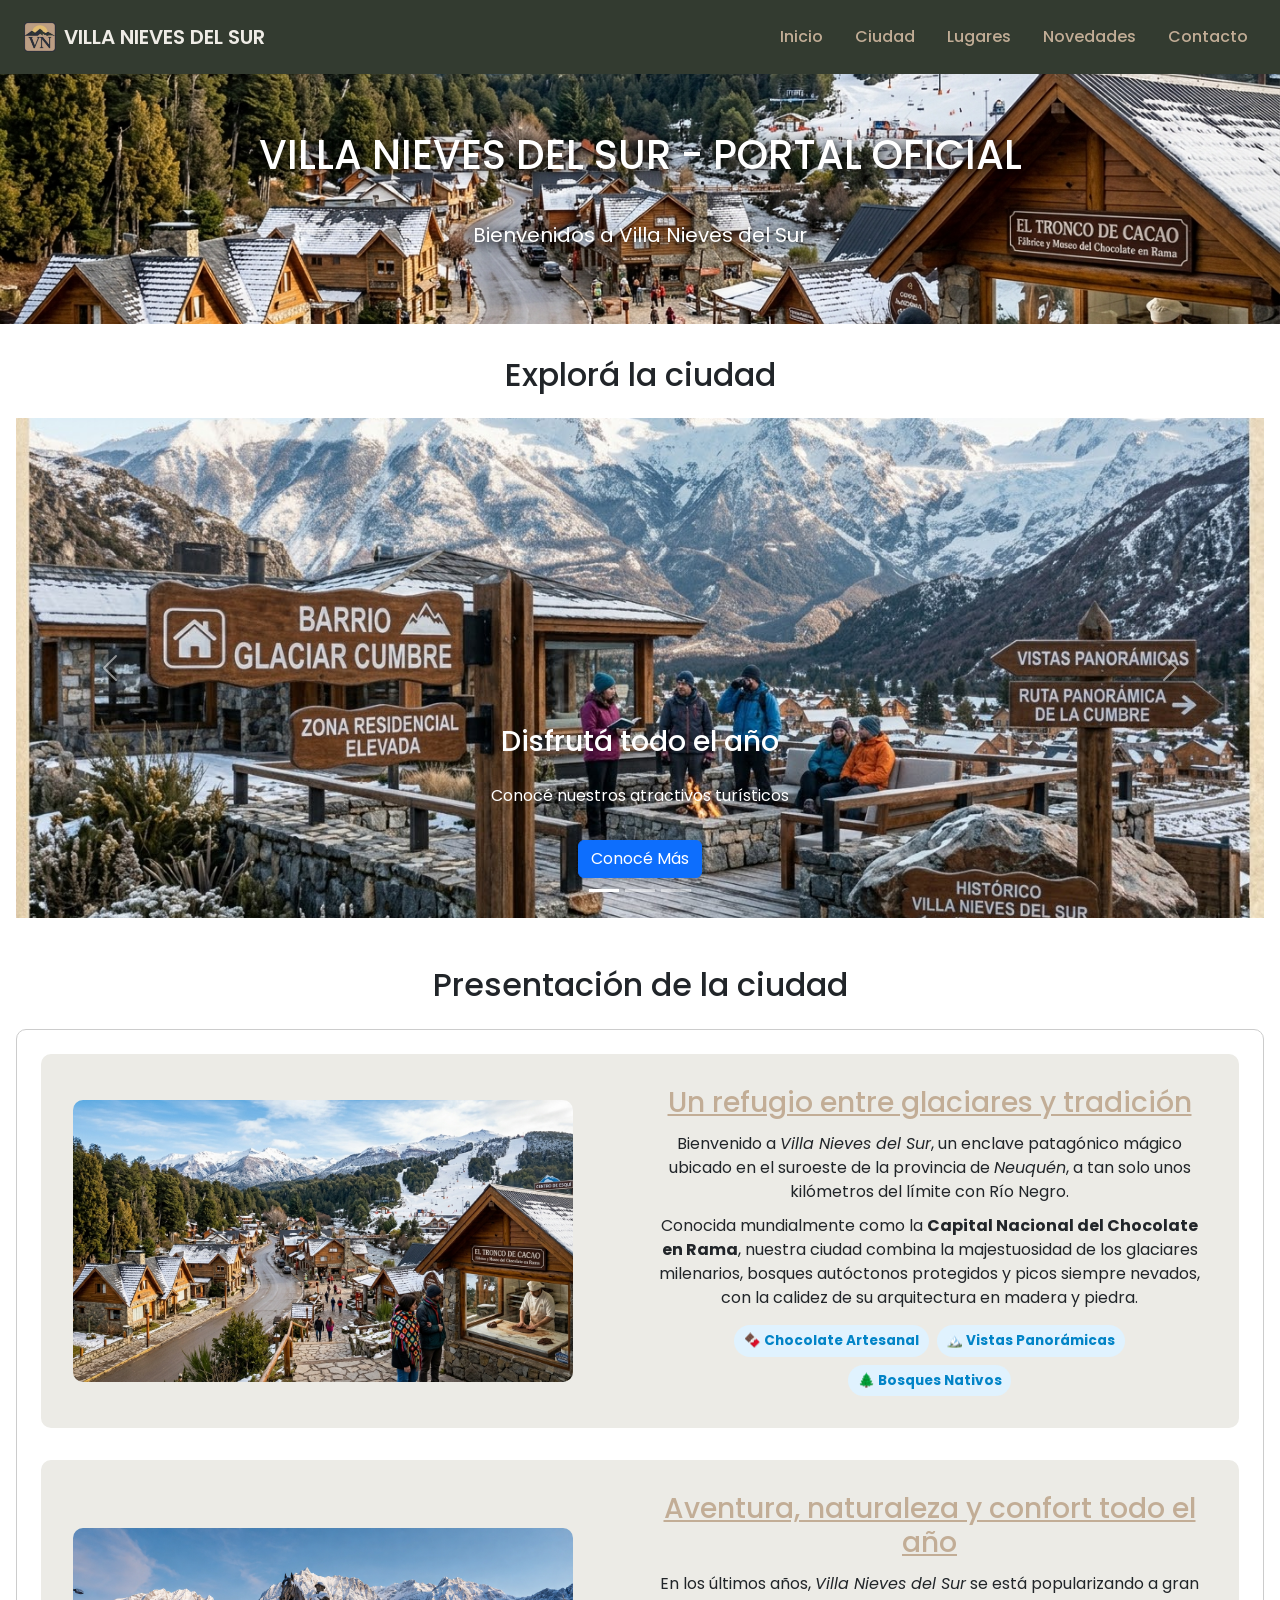
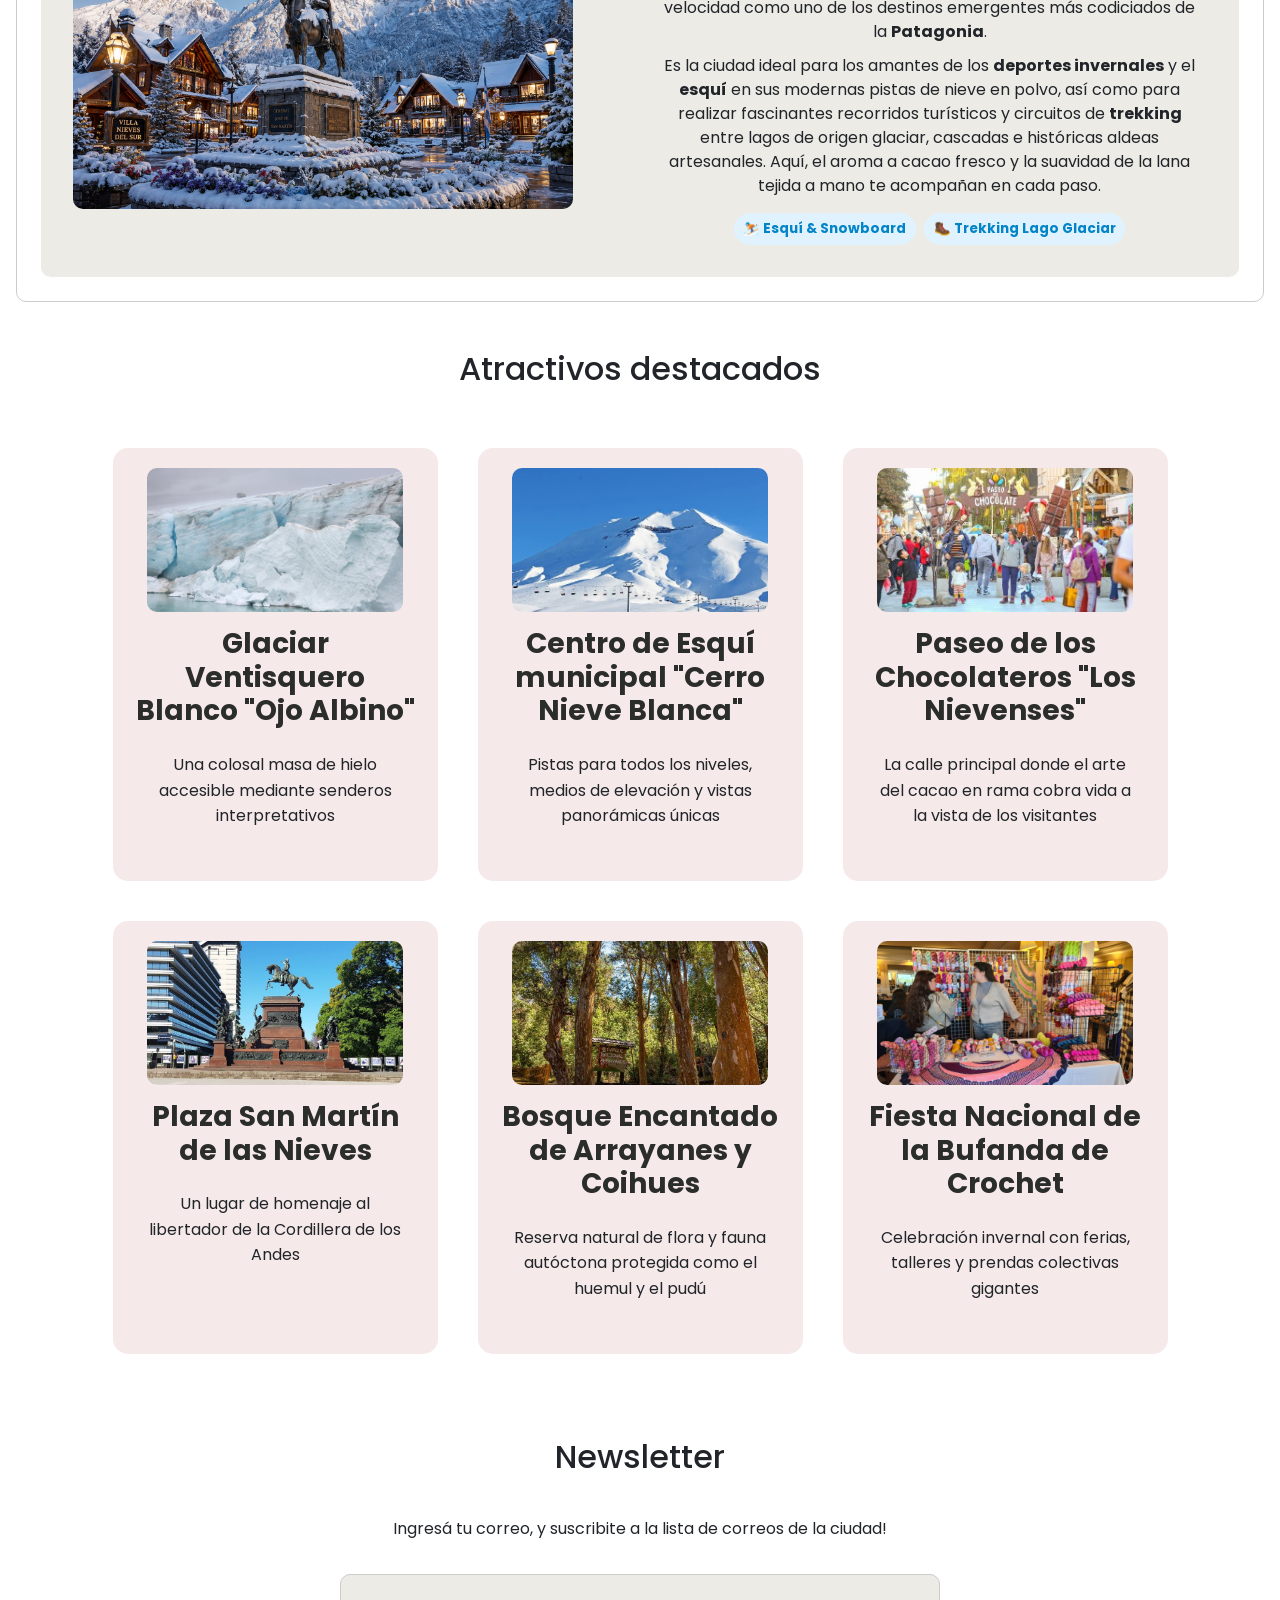
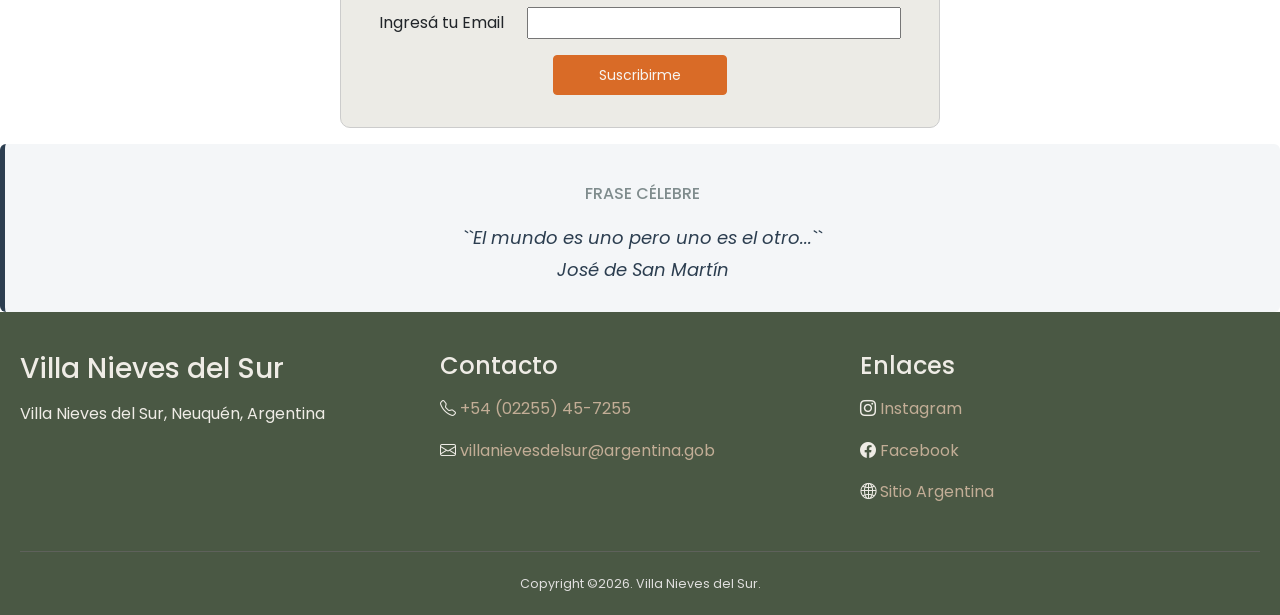
==== commit a1a2d067: "Feat: Add footer media icons" ====
--- a/index.html
+++ b/index.html
@@ -208,15 +208,15 @@
 
         <div class="footer-col">
             <h4>Contacto</h4>
-            <p><a href="tel:+5402255457255">+54 (02255) 45-7255</a></p>
-            <p><a href="mailto:villanievesdelsur@argentina.gob" class="btn-mail">villanievesdelsur@argentina.gob</a></p>
+            <p><i class="bi bi-telephone"></i> <a href="tel:+5402255457255">+54 (02255) 45-7255</a></p>
+            <p><i class="bi bi-envelope"></i> <a href="mailto:villanievesdelsur@argentina.gob" class="btn-mail">villanievesdelsur@argentina.gob</a></p>
         </div>
 
         <div class="footer-col">
             <h4>Enlaces</h4>
-            <p><a href="https://www.instagram.com/villa-nieves-del-sur" target="_blank" rel="noopener noreferrer">Instagram</a></p>
-            <p><a href="https://www.facebook.com/villa-nieves-del-sur" target="_blank" rel="noopener noreferrer">Facebook</a></p>
-            <p><a href="https://www.argentina.gob.ar/" target="_blank" rel="noopener noreferrer">Sitio Argentina</a></p>
+            <p><i class="bi bi-instagram"></i> <a href="https://www.instagram.com/villa-nieves-del-sur" target="_blank" rel="noopener noreferrer">Instagram</a></p>
+            <p><i class="bi bi-facebook"></i> <a href="https://www.facebook.com/villa-nieves-del-sur" target="_blank" rel="noopener noreferrer">Facebook</a></p>
+            <p><i class="bi bi-globe2"></i> <a href="https://www.argentina.gob.ar/" target="_blank" rel="noopener noreferrer">Sitio Argentina</a></p>
         </div>
     </div>
 
--- a/css/style.css
+++ b/css/style.css
@@ -1,5 +1,6 @@
 /* Estilos base */
 @import url('https://fonts.googleapis.com/css2?family=Poppins:ital,wght@0,100;0,200;0,300;0,400;0,500;0,600;0,700;0,800;0,900;1,100;1,200;1,300;1,400;1,500;1,600;1,700;1,800;1,900&display=swap');
+@import url("https://cdn.jsdelivr.net/npm/bootstrap-icons@1.13.2/font/bootstrap-icons.min.css");
 
 :root {
   /* Marca y Estructura */
@@ -392,6 +393,7 @@
   text-align: left;
   padding: 0;
   margin-bottom: 10px;
+  font-size: 28px;
 }
 
 .main-div-section-aside ul {
@@ -412,15 +414,22 @@
   color: var(--text-hover-soft);
 }
 
-.main-div-section-aside .aside-container {
+.main-div-section-aside .aside-container .card {
   background-color: var(--bg-secundario);
   padding: 25px 30px;
   border-radius: 10px;
   height: fit-content;
 }
 
+.main-div-section-aside .card {
+  background-color: var(--bg-secundario);
+  padding: 25px 30px;
+  border-radius: 10px;
+  height: fit-content;
+}
+
 .main-div-section-aside .aside-container h3 {
-  font-size: 20px;
+  font-size: 24px;
   margin-bottom: 10px;
 }
 
@@ -435,72 +444,17 @@
   margin-bottom: 25px;
 }
 
-.section-contacto {
-  display: flex;
-  justify-content: center;
-  margin-bottom: 90px;
-}
-
-.section-contacto .form-wrapper {
+.form-wrapper {
   background-color: var(--bg-secundario);
   border-radius: 10px;
   padding: 20px 70px 50px 70px;
 }
 
-.section-contacto form {
+form {
   display: flex;
   flex-direction: column;
 }
 
-.section-contacto form label {
-  font-size: 13px;
-}
-
-.section-contacto form input {
-  height: 32px;
-  font-family: var(--fuente-principal);
-  margin-bottom: 15px;
-}
-
-.section-contacto form input:focus-visible {
-  outline: none;
-  border: 1px solid var(--text-hover-soft);
-}
-
-.section-contacto form textarea:focus-visible {
-  outline: none;
-  border: 1px solid var(--text-hover-soft);
-}
-
-.section-contacto form textarea {
-  width: 100%;
-  max-width: 100%;
-}
-
-.section-contacto form textarea::placeholder {
-  font-family: var(--fuente-principal);
-}
-
-.section-contacto form .button-wrapper {
-  display: flex;
-  justify-content: center;
-  margin-top: 25px;
-}
-
-.section-contacto form .button-wrapper button {
-  background-color: var(--text-hover-strong);
-  border: 1px solid var(--text-hover-strong);
-  padding: 8px 45px;
-  border-radius: 4px;
-  color: var(--bg-principal);
-  font-family: var(--fuente-principal);
-  font-size: 14px;
-}
-
-.section-contacto form .button-wrapper button:hover {
-  background-color: var(--text-hover-soft);
-  border: 1px solid var(--text-hover-soft);
-}
 
 
 /* ----- ESTILOS FOOTER ----- */
@@ -640,11 +594,11 @@
     margin-bottom: 20px;
   }
 
-  .section-contacto .form-wrapper {
+  .form-wrapper {
     padding: 10px 30px 20px 30px;
   }
 
-  .section-contacto h2 {
+  .contacto-title {
     font-size: 18px;
   }
 
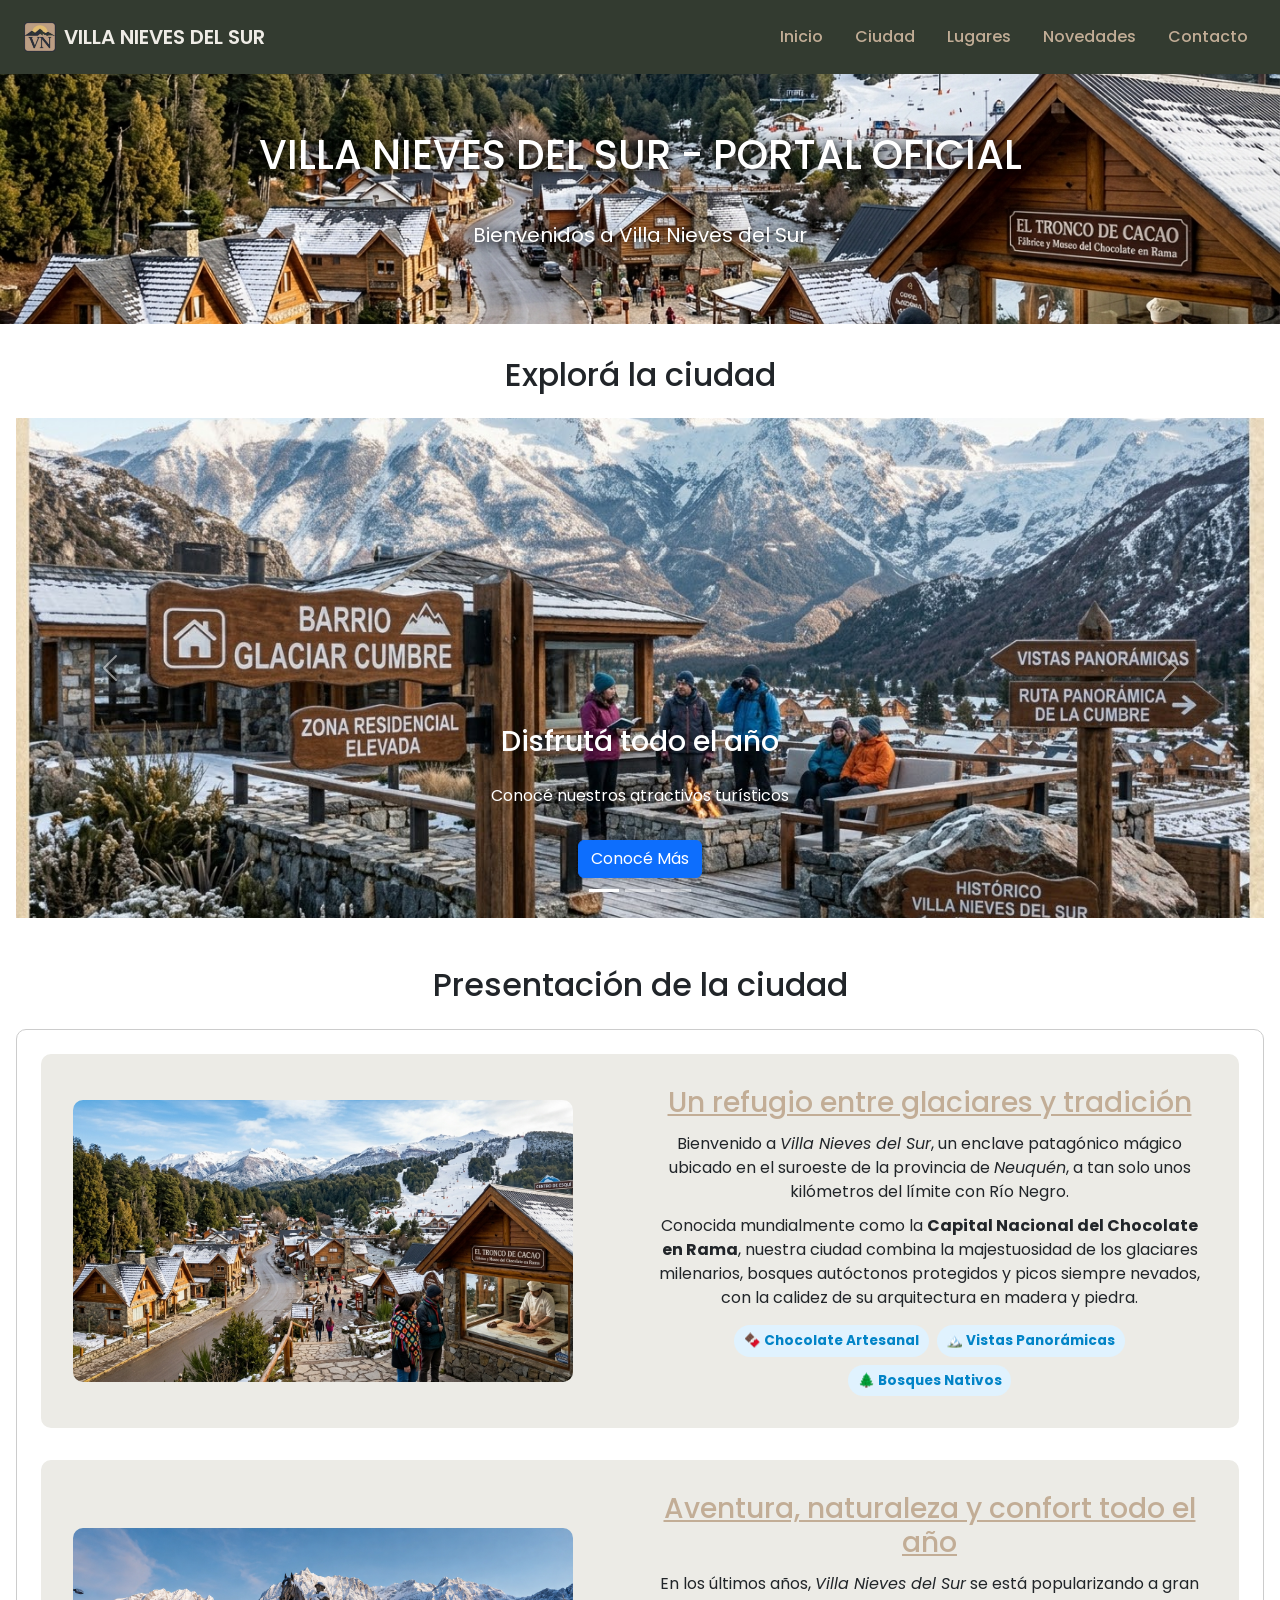
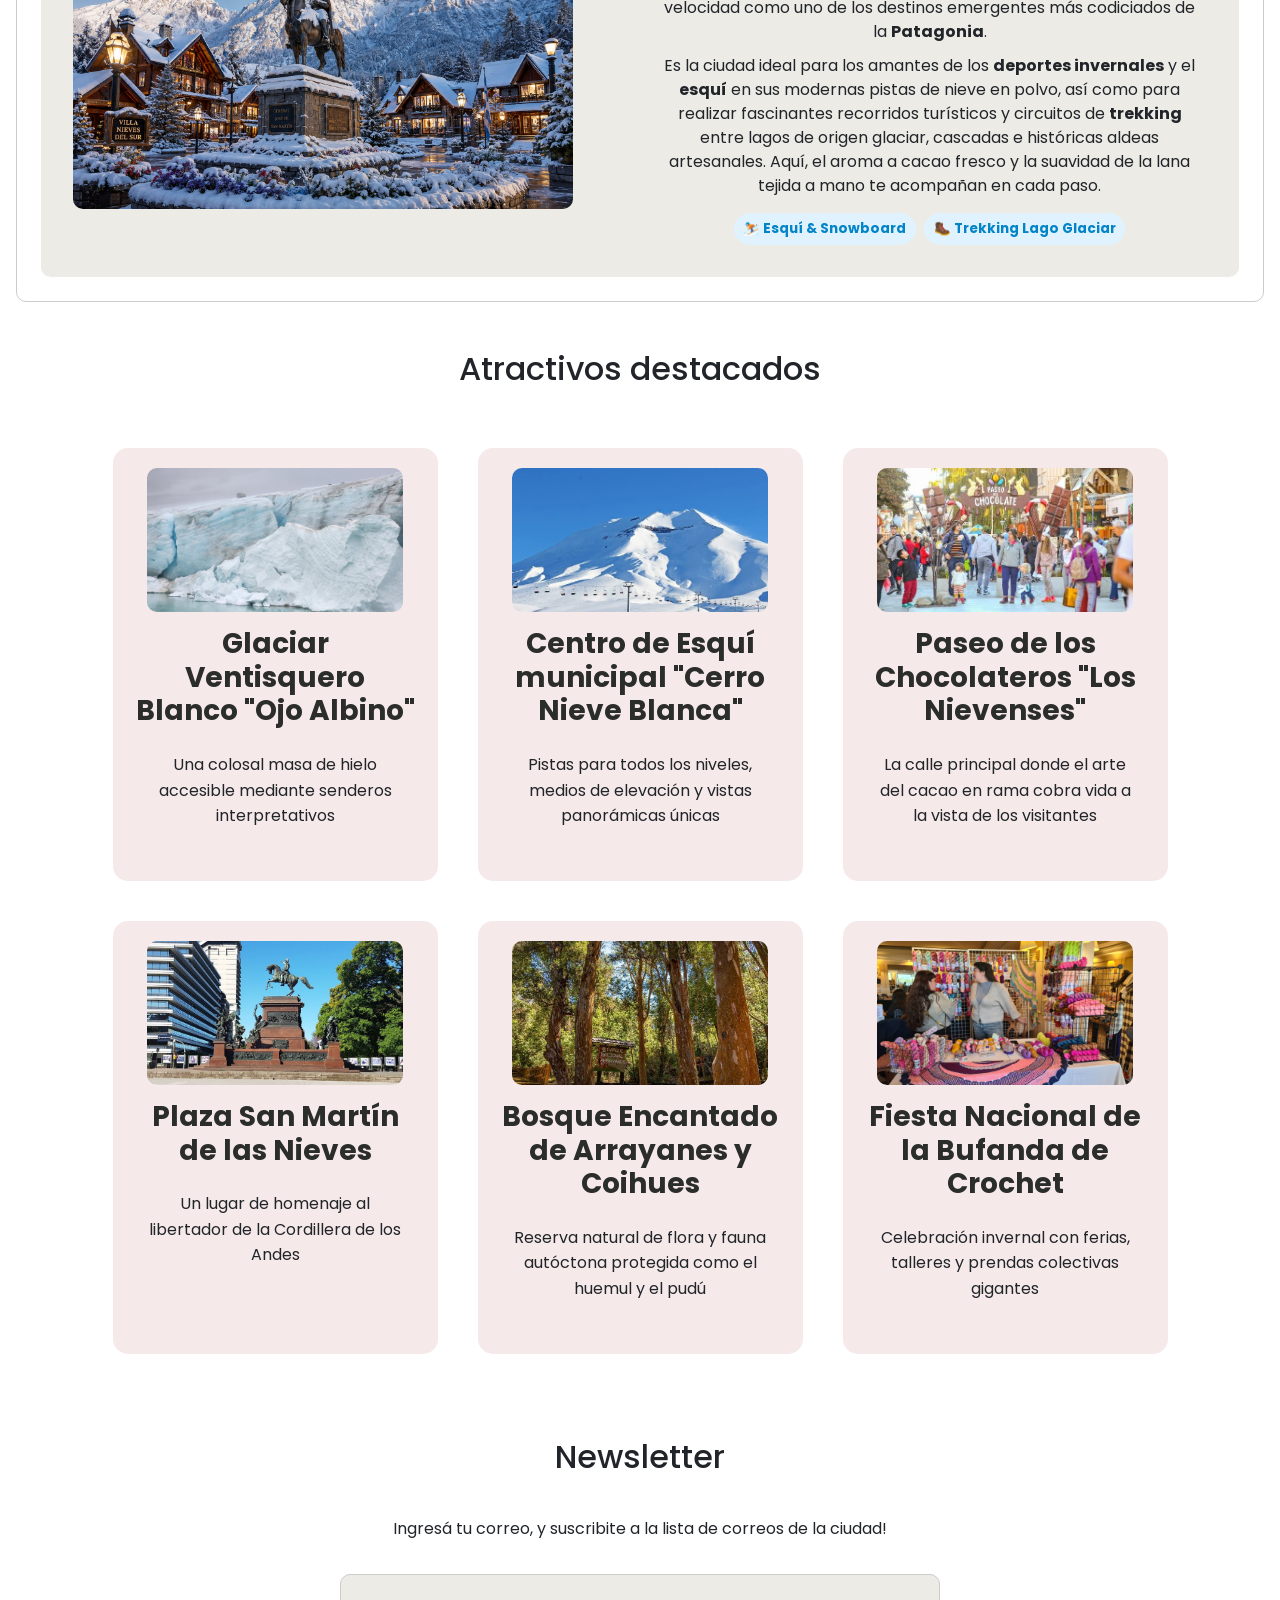
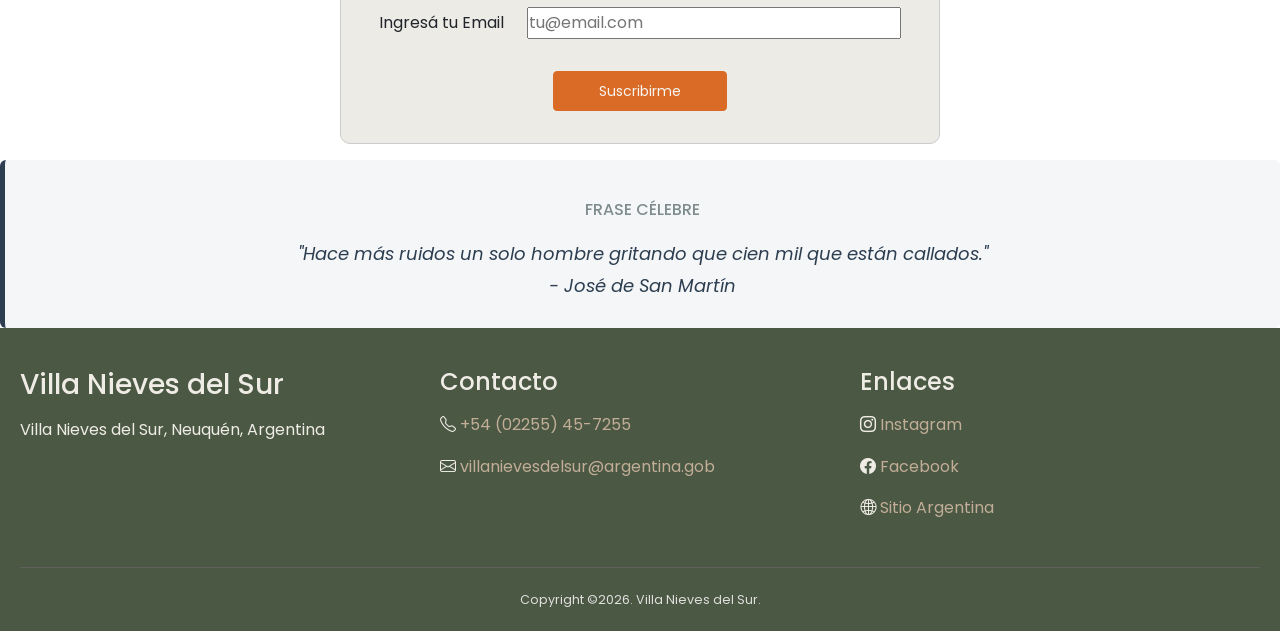
==== commit 1cdd442d: "feat: Se agrega funcionalidad JS para newsletter (con validación de email) y seccion de frases céleb" ====
--- a/index.html
+++ b/index.html
@@ -181,20 +181,21 @@
             <h2>Newsletter</h2>
             <div class="newsletter-container">
                 <p>Ingresá tu correo, y suscribite a la lista de correos de la ciudad!</p>
-                <form action="#" method="POST" class="newsletter-form">
+                <form action="#" method="POST" class="newsletter-form" id="form-newsletter">
                     <div class="form-news-item">
                         <label for="email">Ingresá tu Email</label>
-                        <input type="email" name="email" id="nws-email" required>
-                    </div>
-                    <button type="submit">Suscribirme</button>   
+                        <input type="email" name="email" id="email" placeholder="tu@email.com">
+                    </div>
+                     <span id="mensaje" aria-live="polite"></span>
+                    <button id="btn-suscribir" type="submit">Suscribirme</button>   
                 </form>
             </div>
         </section>
 
         <aside class="adicional">
             <h2>Frase célebre</h2>
-            <p>``El mundo es uno pero uno es el otro...``</p>
-            <p>José de San Martín</p>
+            <p id="frase-texto">``El mundo es uno pero uno es el otro...``</p>
+            <p id="frase-autor">José de San Martín</p>
         </aside>
     </main>
   <footer class="footer-moderno">
@@ -224,6 +225,8 @@
         <small class="footer-copyright">Copyright ©2026. Villa Nieves del Sur.</small>
     </div>
 </footer>
+<script src="js/newsletter.js"></script>
+<script src="js/frases-aleatorias.js"></script>
 <script src="https://cdn.jsdelivr.net/npm/bootstrap@5.3.8/dist/js/bootstrap.bundle.min.js"></script>
 </body>
 </html>
--- a/css/style.css
+++ b/css/style.css
@@ -250,6 +250,16 @@
     border-radius:15px;
 }
 
+.presentacion .card,
+.presentacion .tarjeta-atractivo {
+  background-color: var(--bg-secundario);
+}
+
+.presentacion .card-body,
+.presentacion .tarjeta-atractivo {
+  text-align: center;
+}
+
 .tarjeta-atractivo img{
   max-width: 90%;
   object-fit: cover;
@@ -333,7 +343,14 @@
   font-style: italic;
   line-height: 1.5;
   margin-bottom:5px;
-}
+  transition: opacity 0.5s ease-in-out;
+  opacity: 1; /* Estado normal */
+}
+
+.adicional p.fade-out {
+  opacity: 0;
+}
+
 
 /*----Estilos Ciudad----*/
 
@@ -625,9 +642,6 @@
 /* Estilos Lugares INI********************************/
 
 #lugares-interes .lugares-container {
-  display: flex;
-  flex-direction: column;
-  gap: 1.5rem;
   max-width: 1100px;
   margin: 0 auto;
 }
@@ -654,43 +668,32 @@
   margin-top: 0.5rem;
 }
 
-#lugares-interes .lugares-container article {
+/* El fondo interior deja visible la separación de columnas de Bootstrap. */
+#lugares-interes .lugares-container .lugar-card {
   background-color: var(--bg-secundario);
   border-left: 5px solid var(--color-primario);
   border-radius: 6px;
   padding: 1.5rem;
 }
 
-#lugares-interes .lugares-container article h3 {
+#lugares-interes .lugares-container .lugar-card h3 {
   color: var(--textos-primario-oscuro);
   margin-bottom: 0.5rem;
 }
 
-#lugares-interes .lugares-container article p {
+#lugares-interes .lugares-container .lugar-card p {
   text-align: left;
   padding: 0.35rem 0;
 }
 
 #gastronomia .gastronomia-container,
 #excursiones .excursiones-container {
-  display: flex;
-  flex-direction: row;
-  align-items: center;
-  justify-content: center;
-  gap: 2rem;
   max-width: 1100px;
   margin: 0 auto;
   background-color: var(--bg-secundario);
   border-left: 5px solid var(--color-primario);
   border-radius: 6px;
   padding: 1.5rem;
-}
-
-#gastronomia .gastronomia-container ul,
-#excursiones .excursiones-container ul,
-#gastronomia .gastronomia-container figure,
-#excursiones .excursiones-container figure {
-  flex: 1;
 }
 
 #gastronomia .gastronomia-container ul,
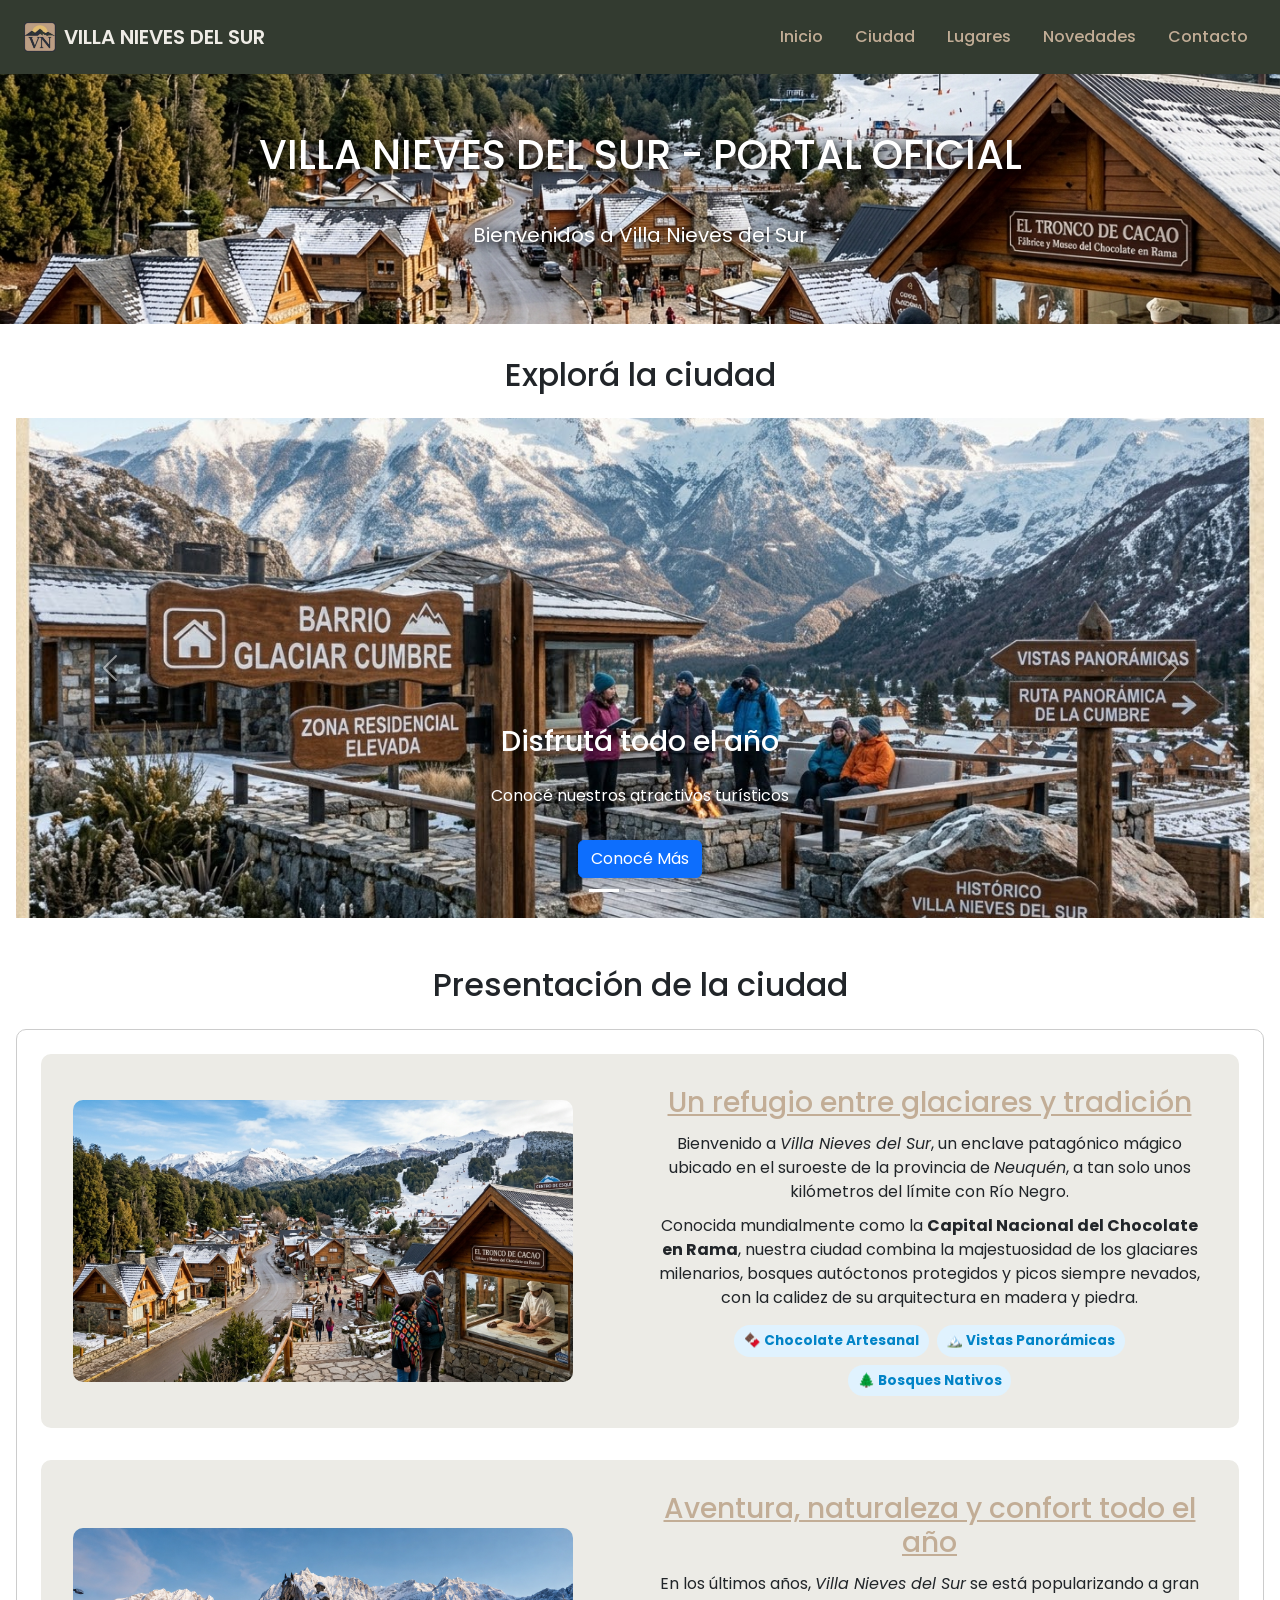
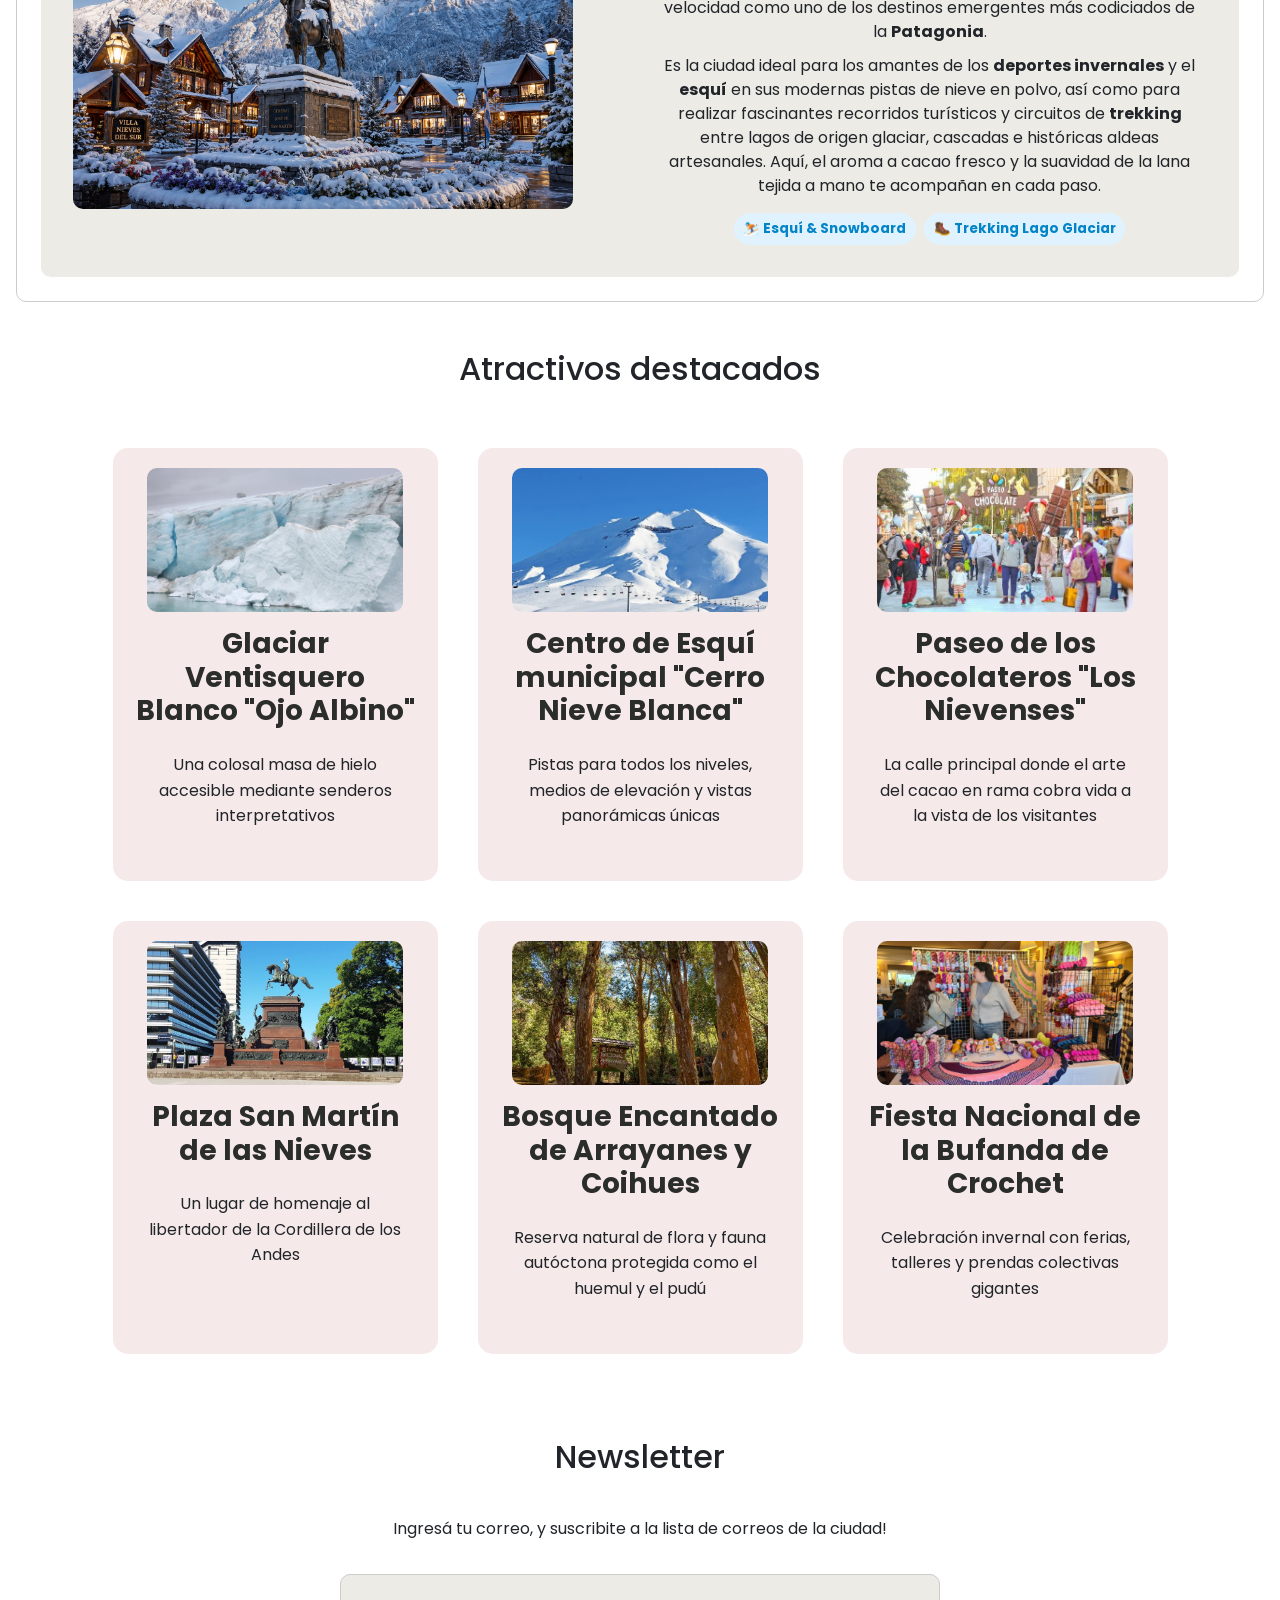
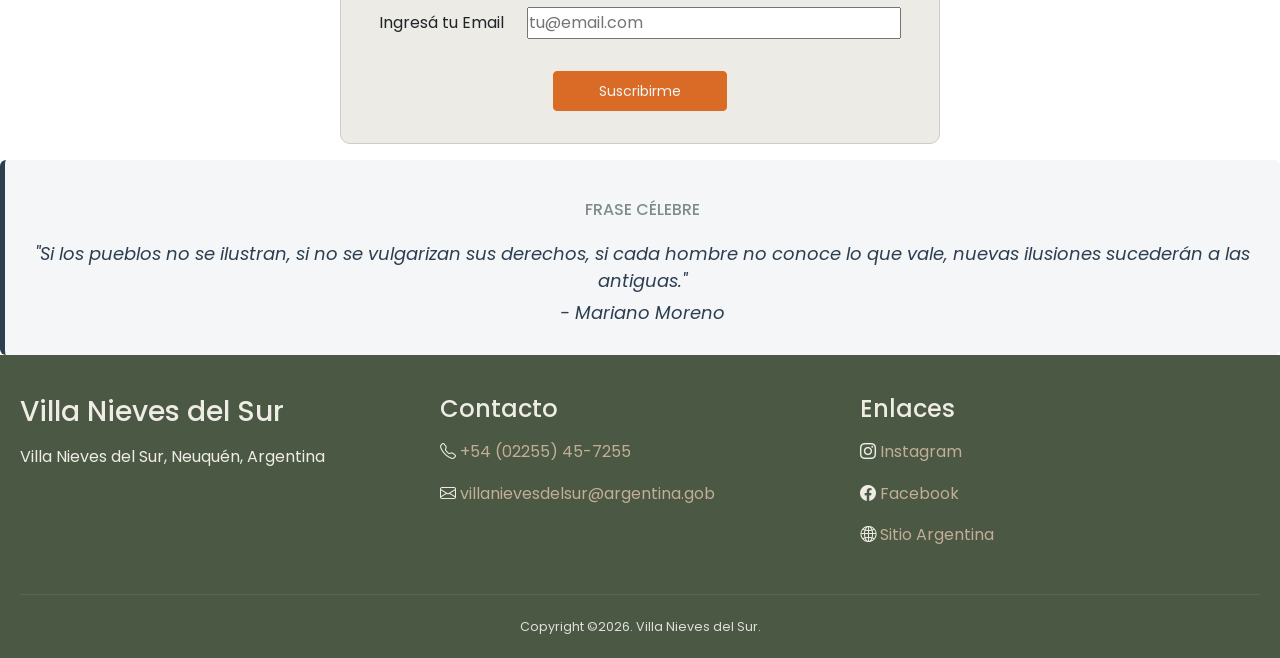
==== commit 90ee9736: "fix: se quita js/hamburger.js, se reemplaza h3 por h5 en index.html, y se modifica novedades.html pa" ====
--- a/index.html
+++ b/index.html
@@ -67,7 +67,7 @@
                     <div class="carousel-item h-100">
                         <img src="img/destacados/glaciar-ventisquero.jpg" class="d-block w-100 h-100 object-fit-cover" alt="Glaciar Ventisquero">
                         <div class="carousel-caption">
-                            <h5>Recorré nuestros atractivos</h5>
+                            <h3>Recorré nuestros atractivos</h3>
                             <p>Conocé algunos de nuestros atractivos turísticos más destacados.</p>
                             <a href="galeria.html" class="btn btn-primary">Ver Galería</a>
                         </div>
@@ -75,7 +75,7 @@
                     <div class="carousel-item h-100">
                         <img src="img/ciudad/Barrio-Glaciar-Cumbre.jpeg" class="d-block w-100 h-100 object-fit-cover" alt="Barrio Glaciar">
                         <div class="carousel-caption">
-                            <h5>Contactate con Nosotros</h5>
+                            <h3>Contactate con Nosotros</h3>
                             <p>Recibí noticias y formas de ponerte en contacto con nosotros.</p>
                             <a href="contacto.html" class="btn btn-primary">Contactate con Nosotros</a>
                         </div>
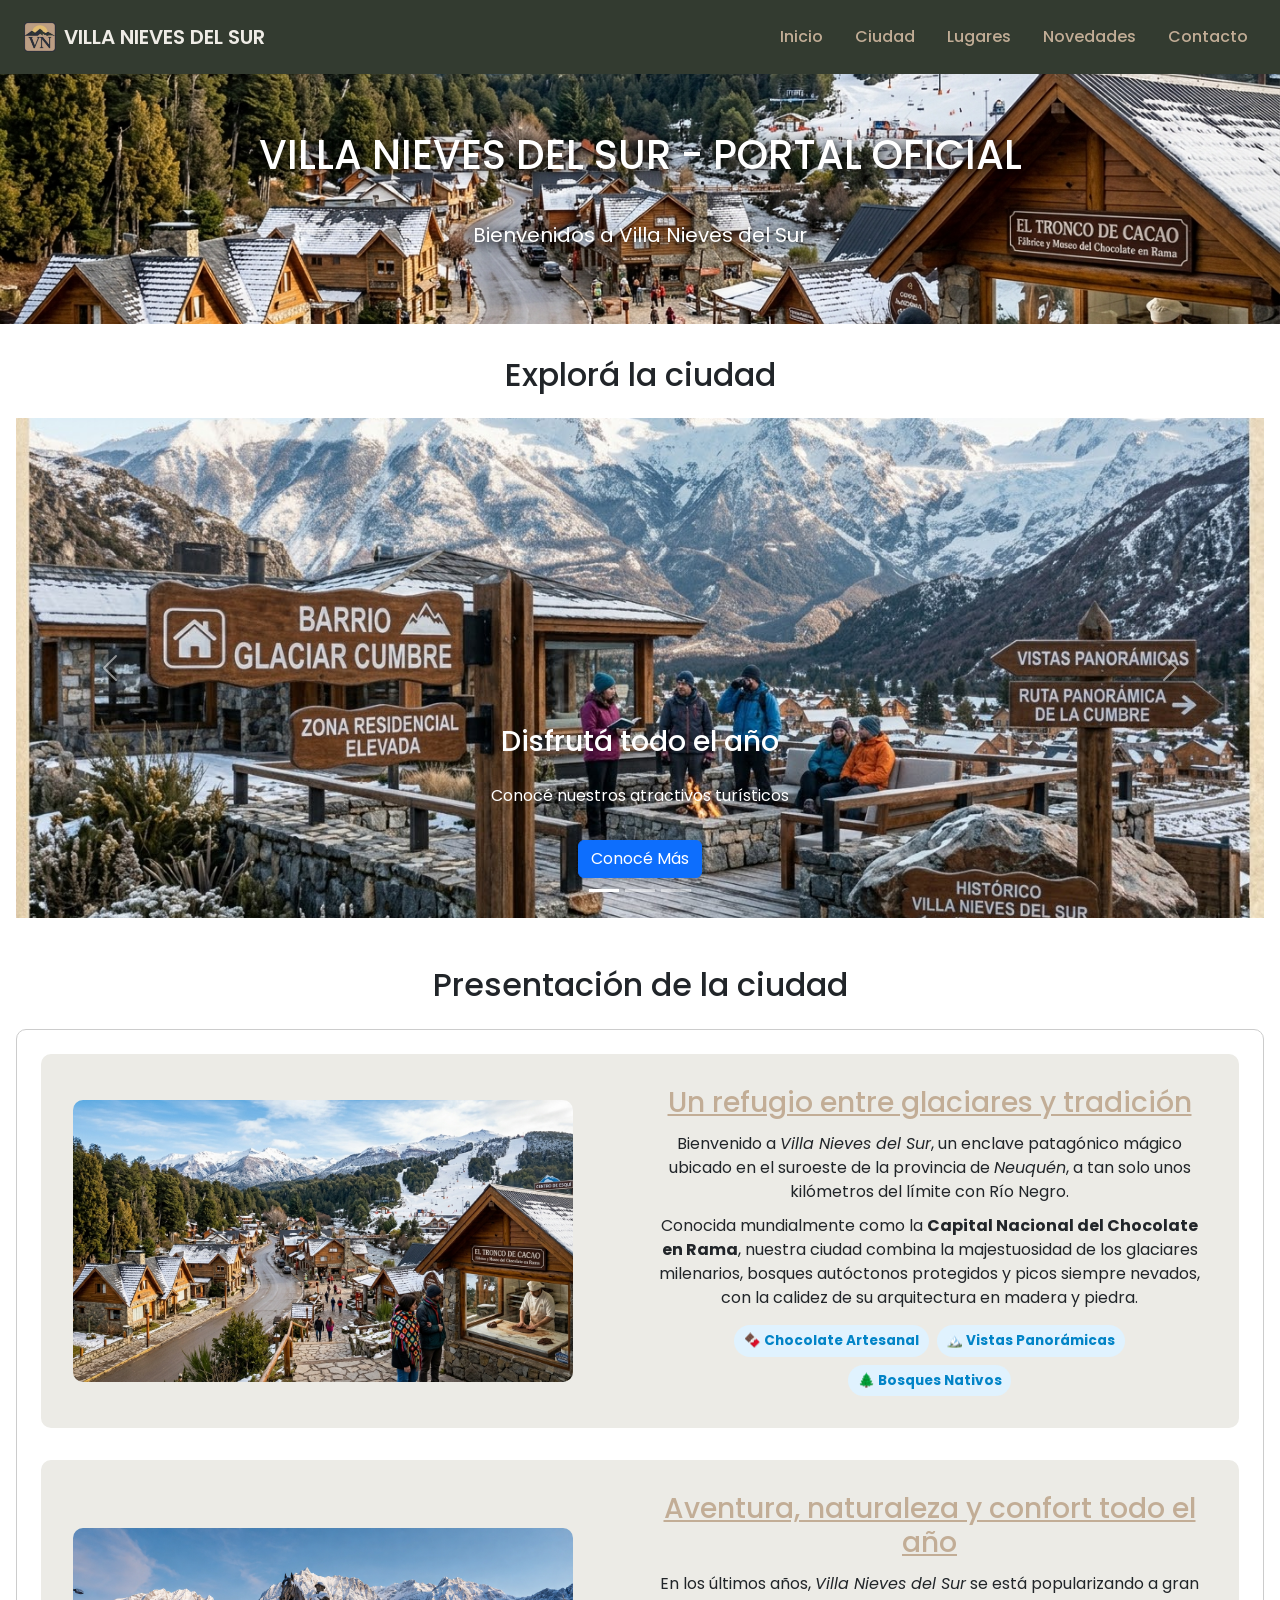
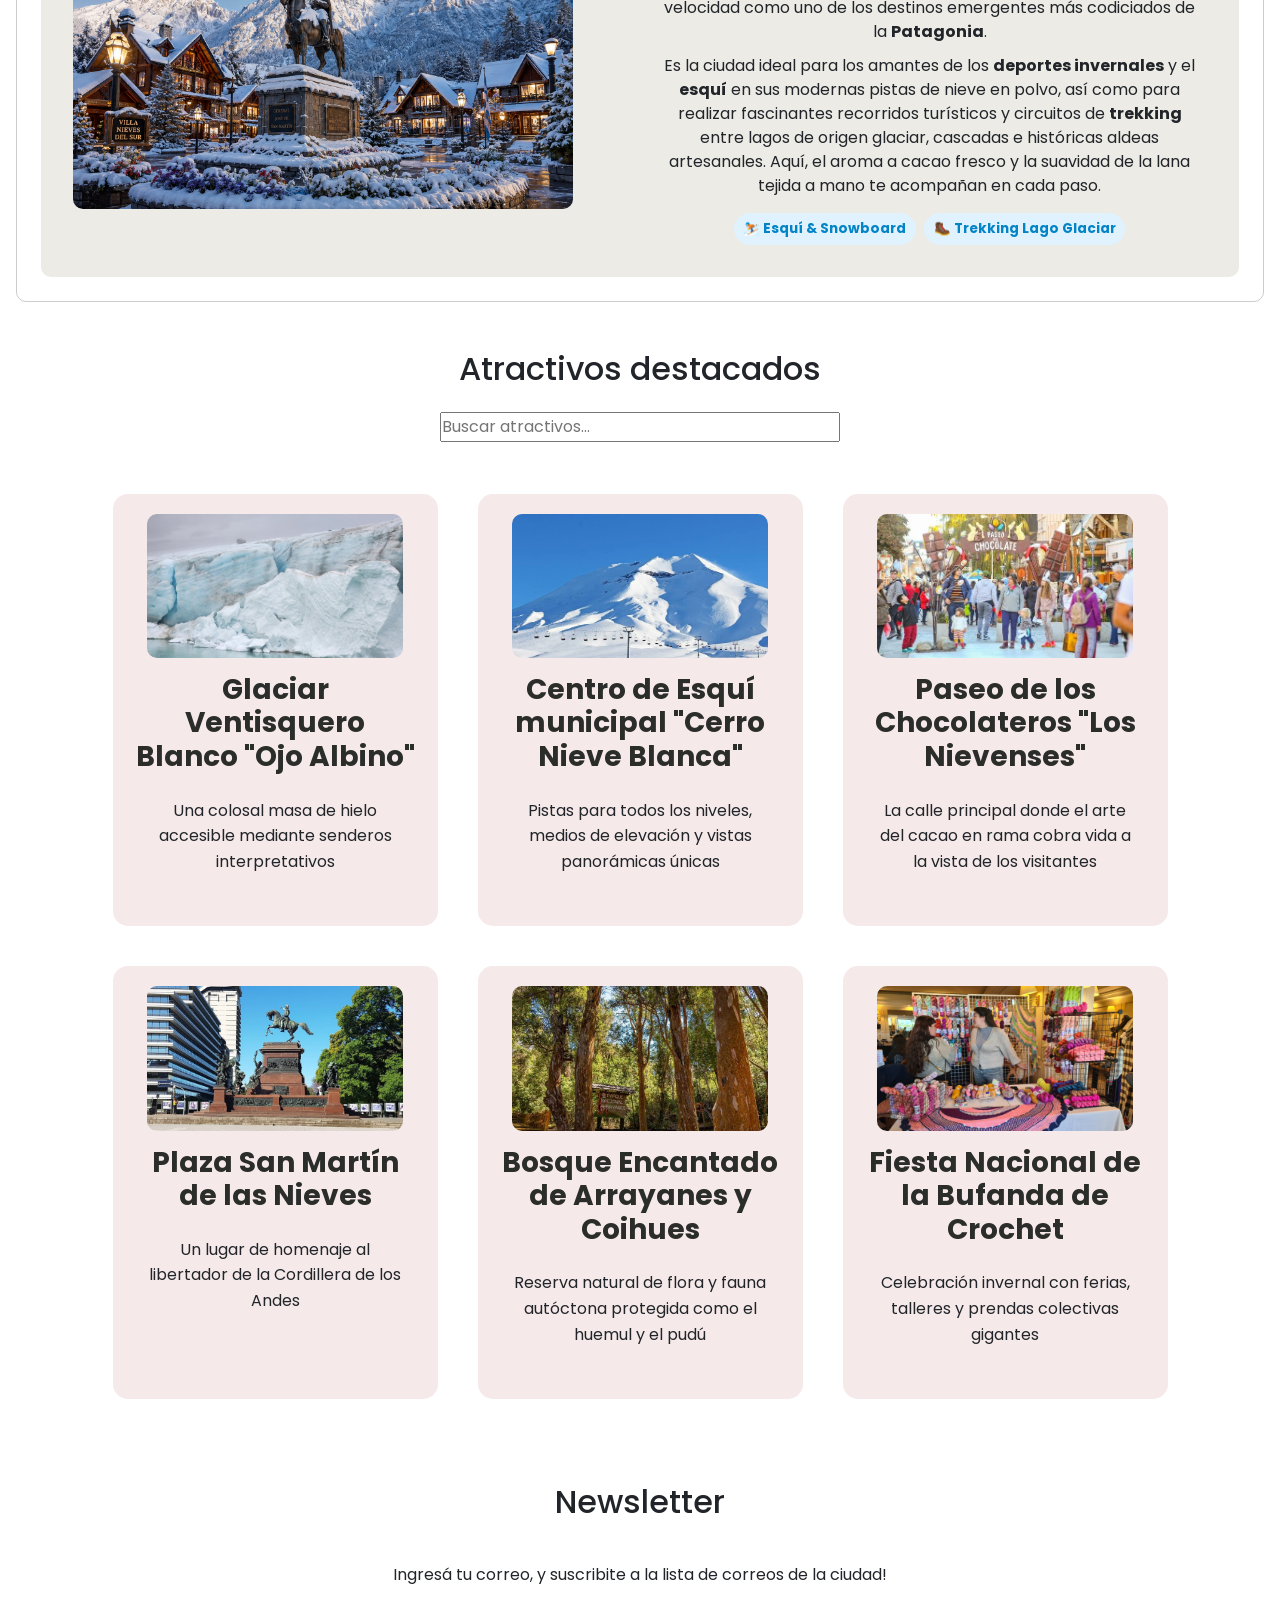
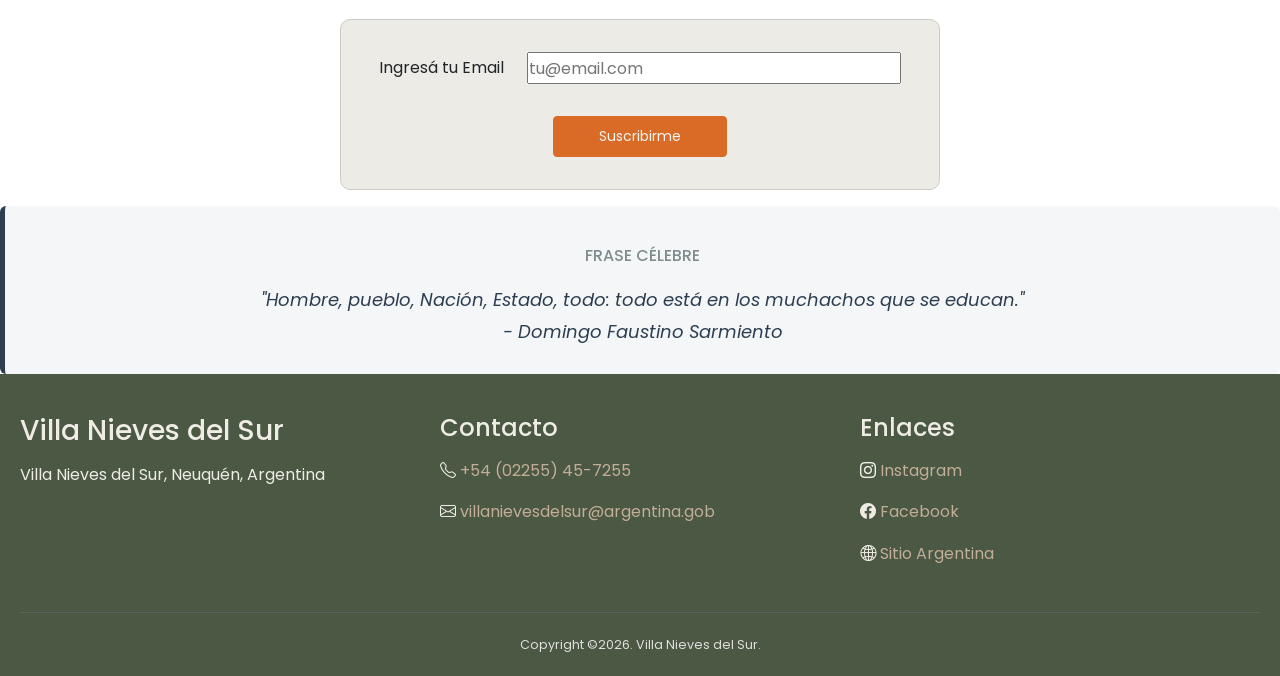
==== commit d2e294bc: "feat: se agrega buscador de cards de atractivos en index.html, se agrega js de buscador de cards  y " ====
--- a/index.html
+++ b/index.html
@@ -143,6 +143,7 @@
 
         <section id="atractivos">
             <h2>Atractivos destacados</h2>
+            <input id="buscador" class="buscador-atractivos" placeholder="Buscar atractivos...">
             <div class="atractivos-container">
                 <article class="tarjeta-atractivo">
                     <img src="./img/destacados/glaciar-ventisquero.jpg" alt="Glaciar Ventisquero">
@@ -227,6 +228,7 @@
 </footer>
 <script src="js/newsletter.js"></script>
 <script src="js/frases-aleatorias.js"></script>
+<script src="js/buscador-atractivos.js"></script>
 <script src="https://cdn.jsdelivr.net/npm/bootstrap@5.3.8/dist/js/bootstrap.bundle.min.js"></script>
 </body>
 </html>
--- a/css/style.css
+++ b/css/style.css
@@ -223,6 +223,15 @@
 }
 
 /*Estilos Index - Atractivos*/
+
+.buscador-atractivos {
+  width:90%;
+  max-width: 400px;
+  margin: 0 auto;
+  display: flex;
+  justify-content: center;
+  margin-bottom: 1rem;
+}
 
 .atractivos-container{
   display: flex;
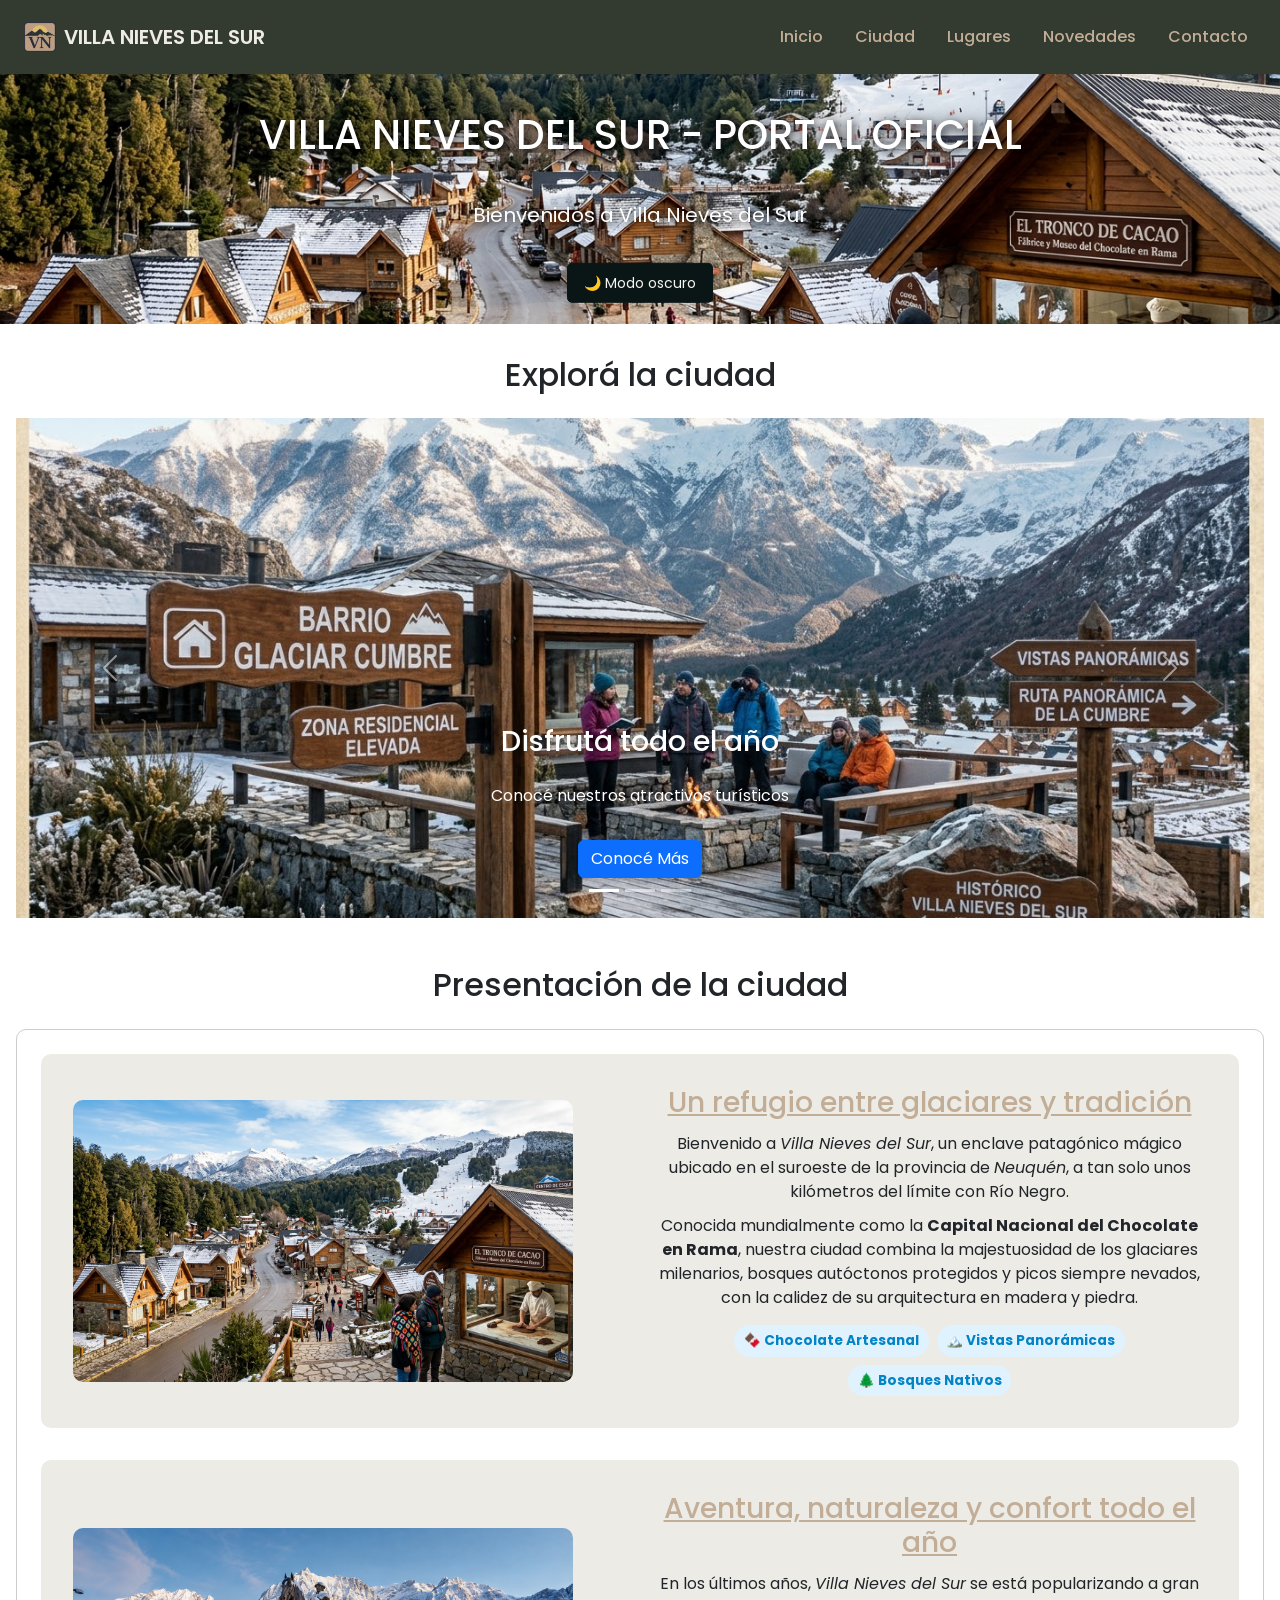
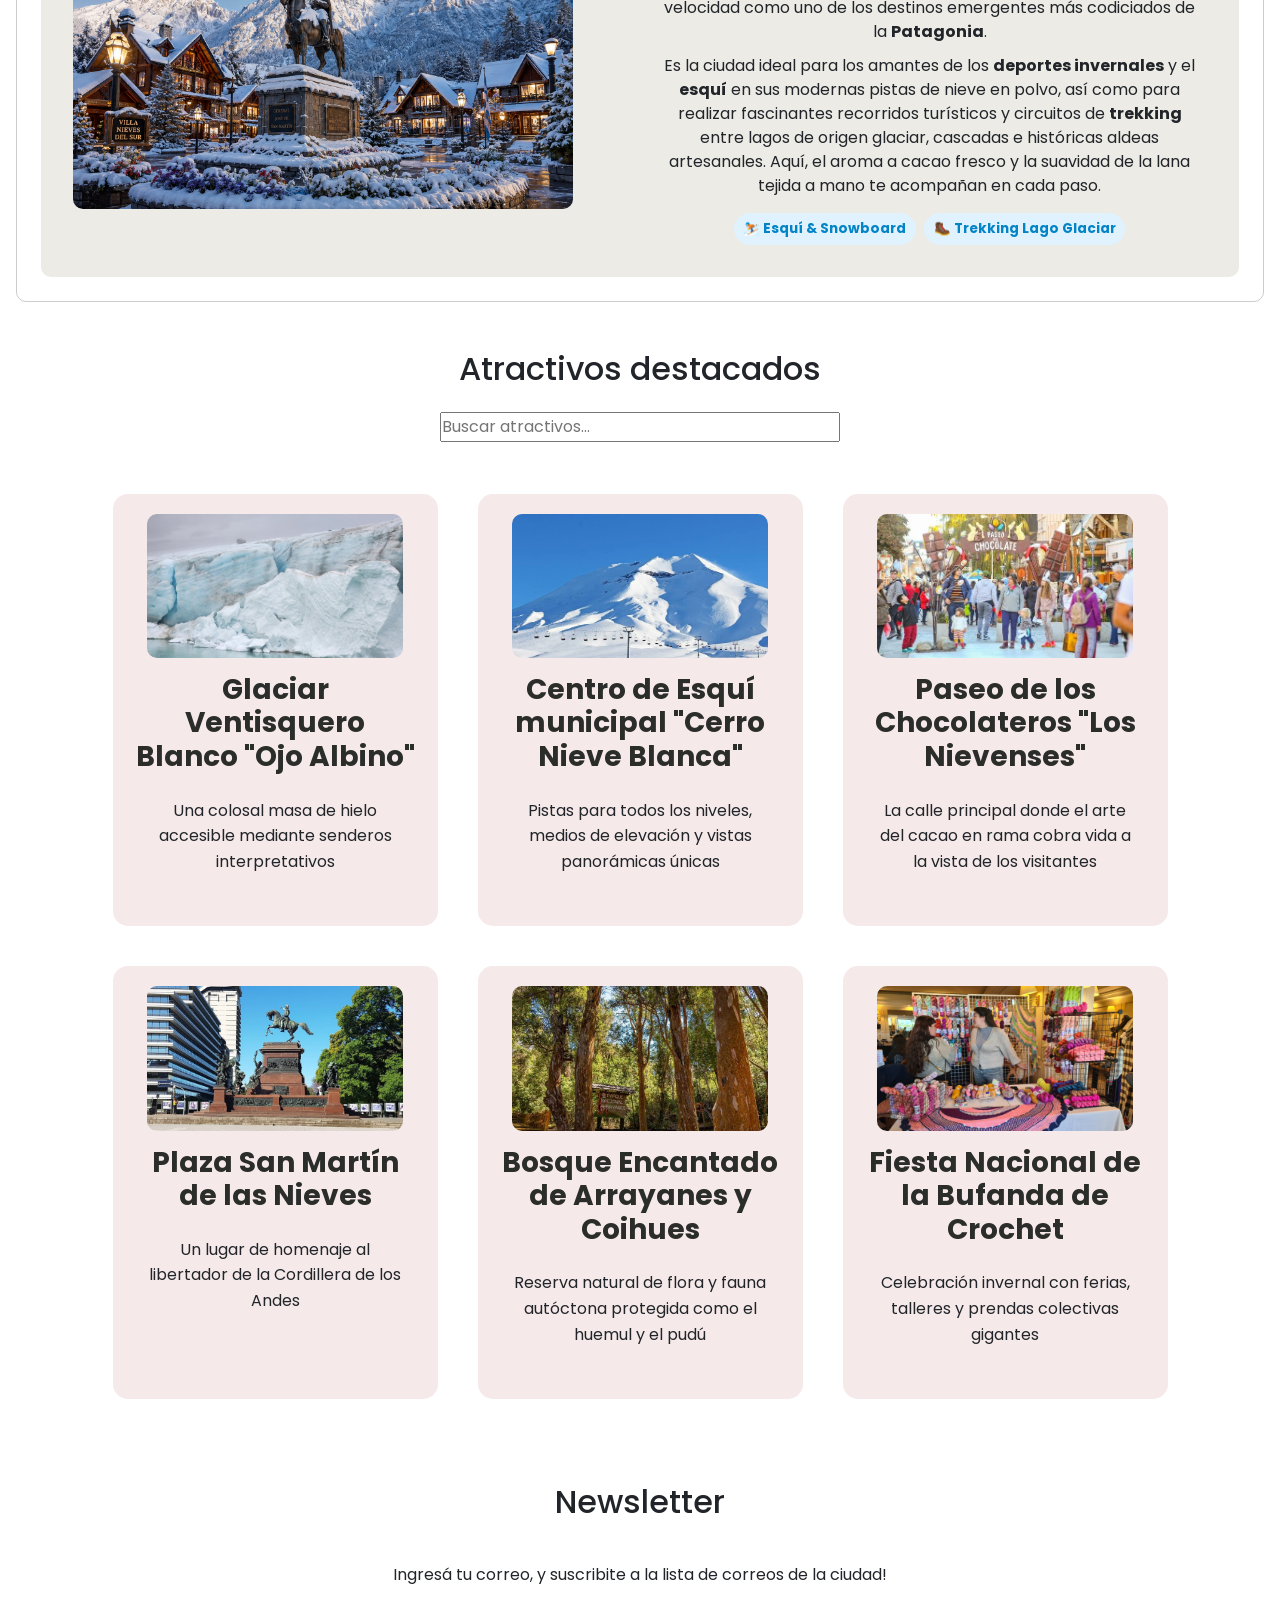
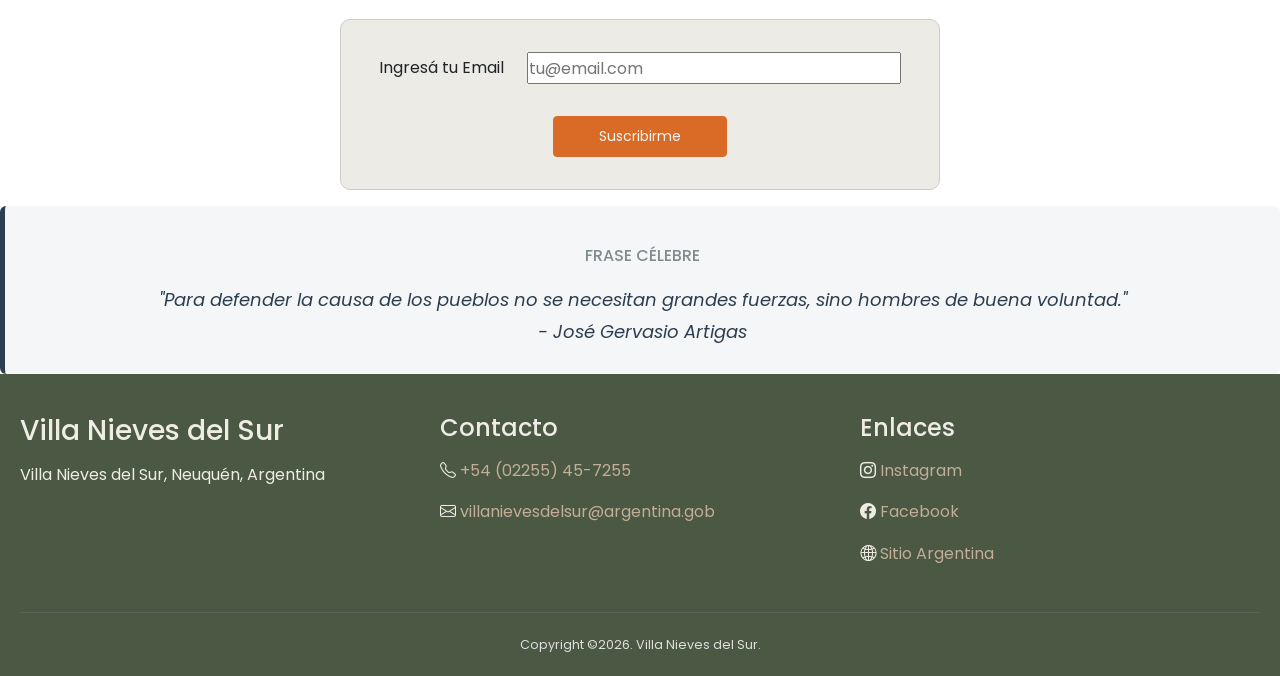
==== commit 96495849: "fix: se agrega scroll hacia arriba en todos los sitios, se customiza css para poder implementar modo" ====
--- a/index.html
+++ b/index.html
@@ -44,6 +44,7 @@
             <div class="textos-principal">
                 <h1>VILLA NIEVES DEL SUR - PORTAL OFICIAL</h1>
                 <p>Bienvenidos a Villa Nieves del Sur</p>
+                <button type="button" id="modo-oscuro" class="btn-modo-oscuro">🌙 Modo oscuro</button>
             </div>
         </section>
         <section id="carousel-inicial">
@@ -226,9 +227,12 @@
         <small class="footer-copyright">Copyright ©2026. Villa Nieves del Sur.</small>
     </div>
 </footer>
+<button id="btn-subir" title="Volver arriba">↑</button>
 <script src="js/newsletter.js"></script>
 <script src="js/frases-aleatorias.js"></script>
 <script src="js/buscador-atractivos.js"></script>
+<script src="js/modo-oscuro.js"></script>
+<script src="js/button.js"></script>
 <script src="https://cdn.jsdelivr.net/npm/bootstrap@5.3.8/dist/js/bootstrap.bundle.min.js"></script>
 </body>
 </html>
--- a/css/style.css
+++ b/css/style.css
@@ -20,9 +20,11 @@
   --textos-primario-claro: #D96B27;
   --textos-secundario-oscuro: #5E615B;
   --textos-footer-gris: #E0DFDE;
+  --textos-error: #bd1717;
 
   /* Colores Hover */
   --text-hover-soft: #C87D55;
+  --text-hover-orange:#ea630f;
   --text-hover-strong: #D96B27;
   --background-color-opacity: rgba(142, 142, 142, 0.504);
 
@@ -43,6 +45,92 @@
   line-height: 1.6;
   margin: 0 auto;
 }
+
+/* Clases body oscuro */
+
+/* Botón modo oscuro - claro */
+.btn-modo-oscuro {
+  background-color: #0A1616;
+  border: 1px solid #0A1616;
+  padding: 0.5rem 1rem;
+  border-radius: 5px;
+  color: var(--bg-principal);
+  font-family: var(--fuente-principal);
+  font-size: 14px;
+}
+
+body.oscuro .btn-modo-oscuro {
+  background-color: var(--text-hover-strong);
+  background-color: var(--text-hover-strong);
+  border: 1px solid var(--text-hover-soft);
+  color: var(--bg-principal);
+}
+/* Modo oscuro  - Header - Footer - Cards atractivos - Secciones CIUDAD */
+
+body.oscuro { background-color: #222; color: white; } 
+body.oscuro .custom-navbar, body.oscuro footer { 
+  background-color: #111; 
+  color: white; 
+}
+
+body.oscuro h1, body.oscuro h2, body.oscuro h3{ 
+  color: white; 
+}
+body.oscuro .card h3{
+  color:#111;
+}
+
+body.oscuro .tarjeta-atractivo { 
+  background-color: #0A1616; 
+  color: white; 
+}
+body.oscuro .tarjeta-atractivo:hover { 
+  box-shadow: rgba(255, 255, 255, 0.35) 0px 5px 15px; 
+}
+body.oscuro .datos-clave { 
+  background-color: #333; 
+  color: white; 
+}
+
+body.oscuro .datos-container { 
+  background-color: #333; 
+  color: white; 
+}
+
+body.oscuro .dato-importante { 
+  background-color: #444; 
+  color: white; 
+}
+
+body.oscuro .slide-presentacion { 
+  background-color: #333; 
+  color: white; 
+}
+
+body.oscuro .tags-presentacion .tag { 
+  background-color: #555; 
+  color: white; 
+}
+
+body.oscuro .newsletter-form { 
+  background-color: #333; 
+  color: white; 
+} 
+
+body.oscuro .adicional { 
+  background-color: #444; 
+  color: white; 
+} 
+
+body.oscuro .adicional h2 { 
+  color: #ddd; 
+} 
+
+body.oscuro .adicional p { 
+  color: #eee; 
+}
+
+/*----------------------------------*/
 
 a {
   text-decoration: none;
@@ -476,9 +564,17 @@
   padding: 20px 70px 50px 70px;
 }
 
-form {
+.form-wrapper form {
   display: flex;
   flex-direction: column;
+}
+
+.form-wrapper form .form-validation-message {
+  color: var(--textos-error);
+  font-family: var(--fuente-principal);
+  font-size: 14px;
+  display: inline-block;
+  margin-bottom: 5px;
 }
 
 
@@ -738,3 +834,24 @@
   height: auto;
   border-radius: 10px;
 }
+
+#btn-subir {
+  display: none; /* Oculto al inicio */
+  position: fixed; /* Fijo respecto a la pantalla */
+  bottom: 20px;
+  right: 20px;
+  z-index: 100; /* Asegura que quede por encima de otros elementos */
+  background-color: var(--textos-primario-claro);
+  color: white;
+  border: none;
+  border-radius: 50%;
+  width: 45px;
+  height: 45px;
+  font-size: 1.2rem;
+  cursor: pointer; /* Muestra la mano al pasar el mouse */
+  box-shadow: 0 4px 6px rgba(0, 0, 0, 0.2);
+}
+
+#btn-subir:hover {
+  background-color:var(--text-hover-orange)
+}
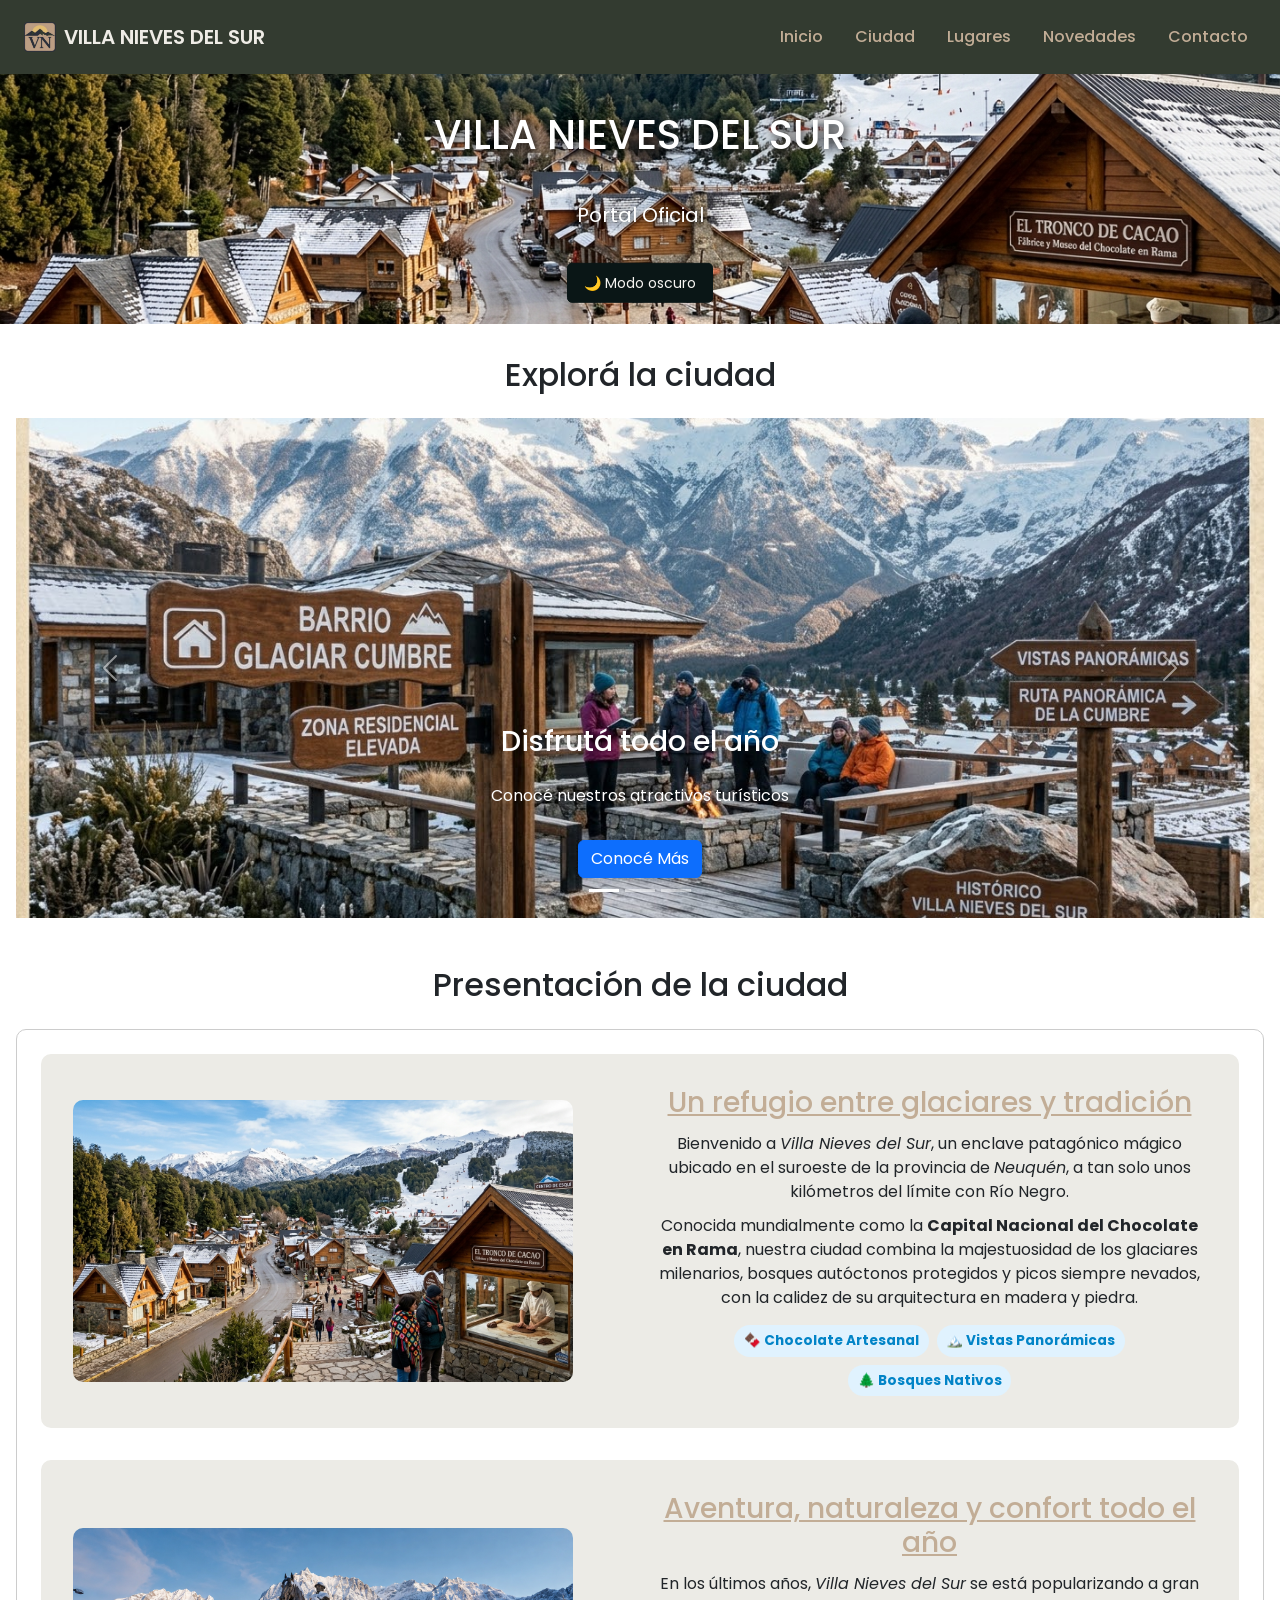
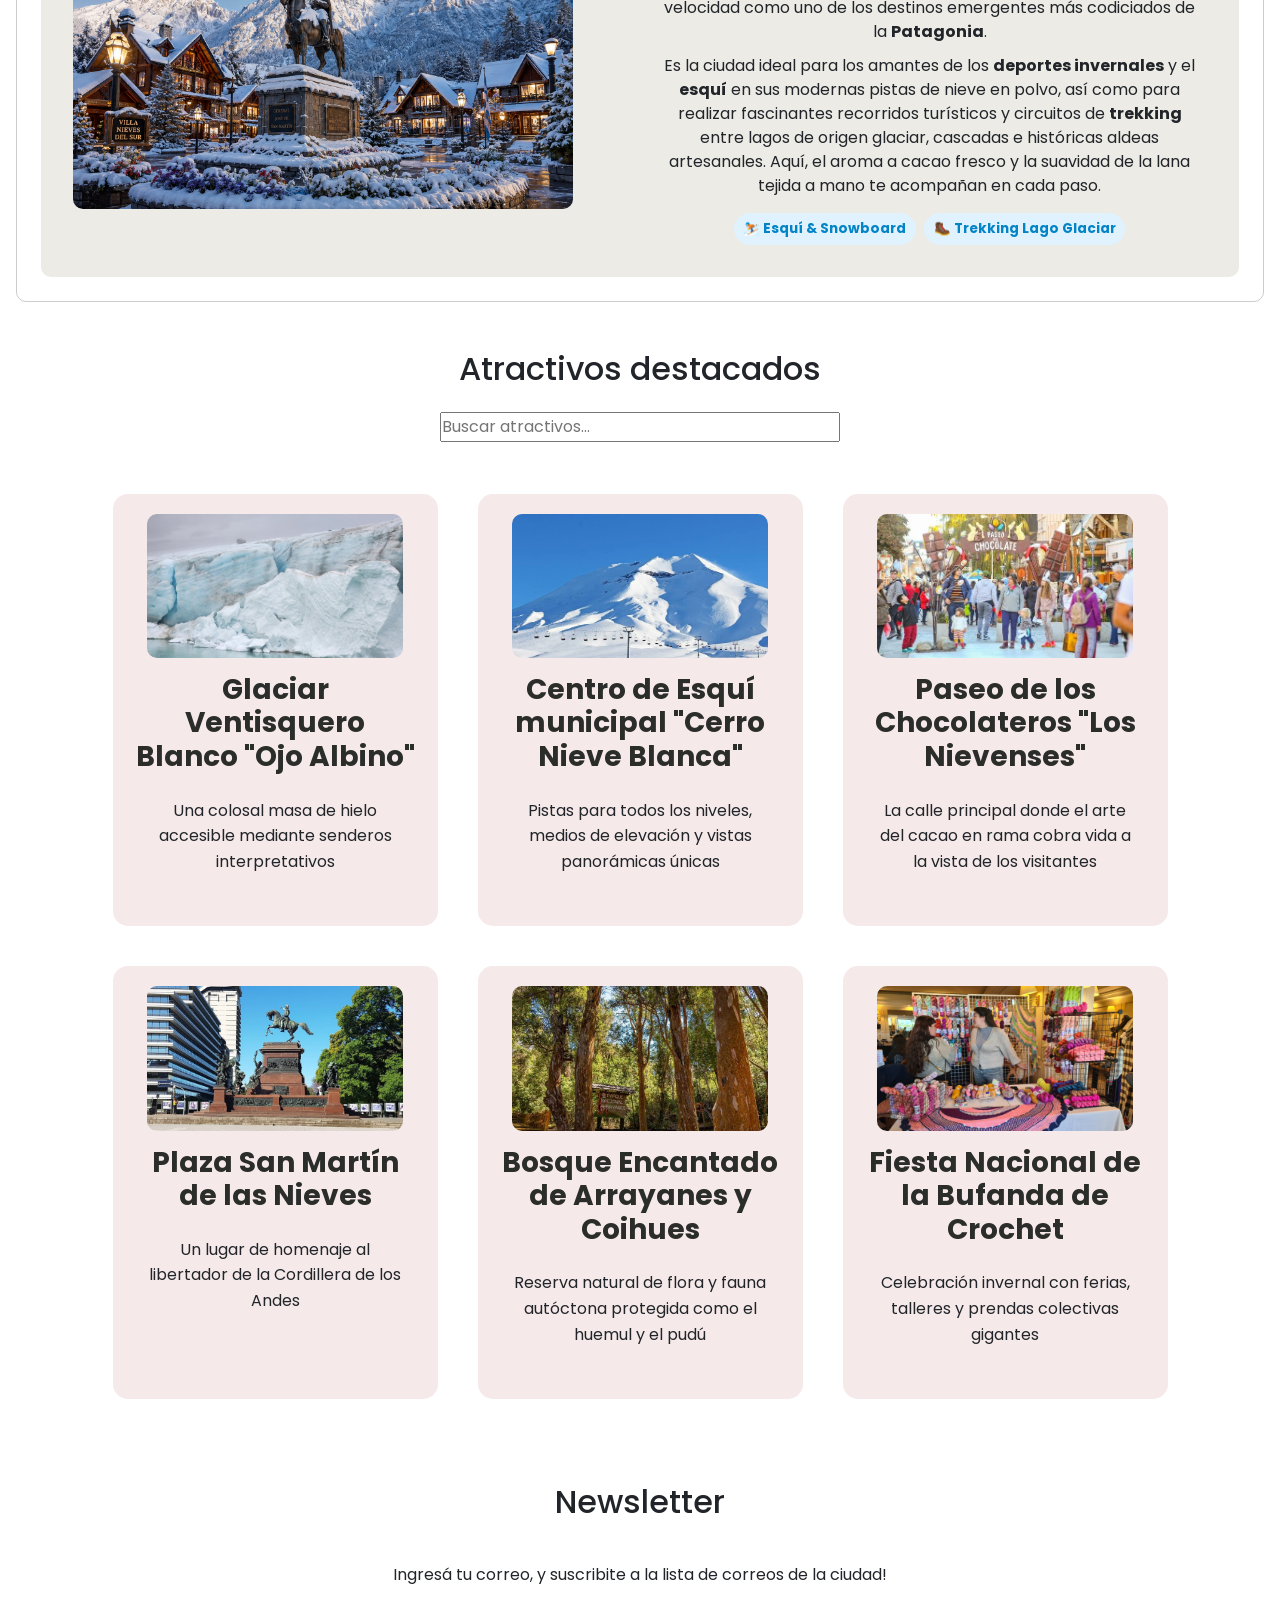
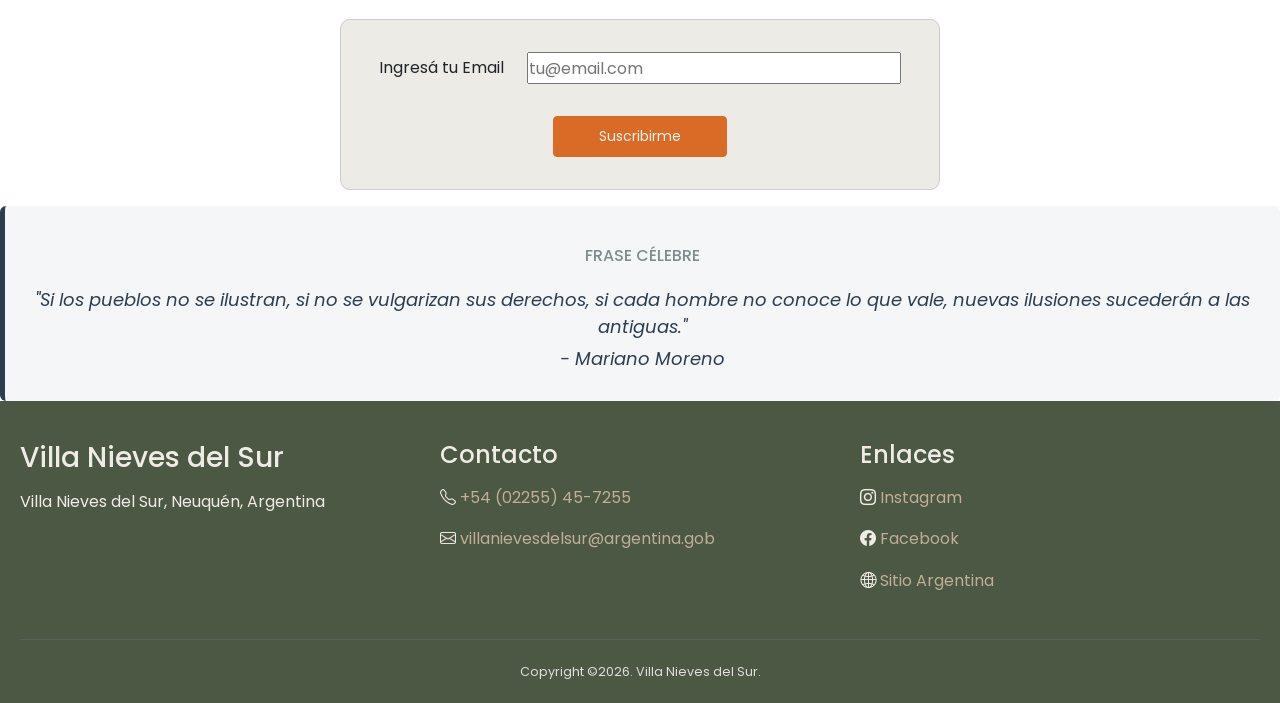
==== commit 75593480: "fix: se corrige título y subtítulo de sección principal en index" ====
--- a/index.html
+++ b/index.html
@@ -42,8 +42,8 @@
         
         <section id="principal" class="principal">
             <div class="textos-principal">
-                <h1>VILLA NIEVES DEL SUR - PORTAL OFICIAL</h1>
-                <p>Bienvenidos a Villa Nieves del Sur</p>
+                <h1>VILLA NIEVES DEL SUR</h1>
+                <p>Portal Oficial</p>
                 <button type="button" id="modo-oscuro" class="btn-modo-oscuro">🌙 Modo oscuro</button>
             </div>
         </section>
